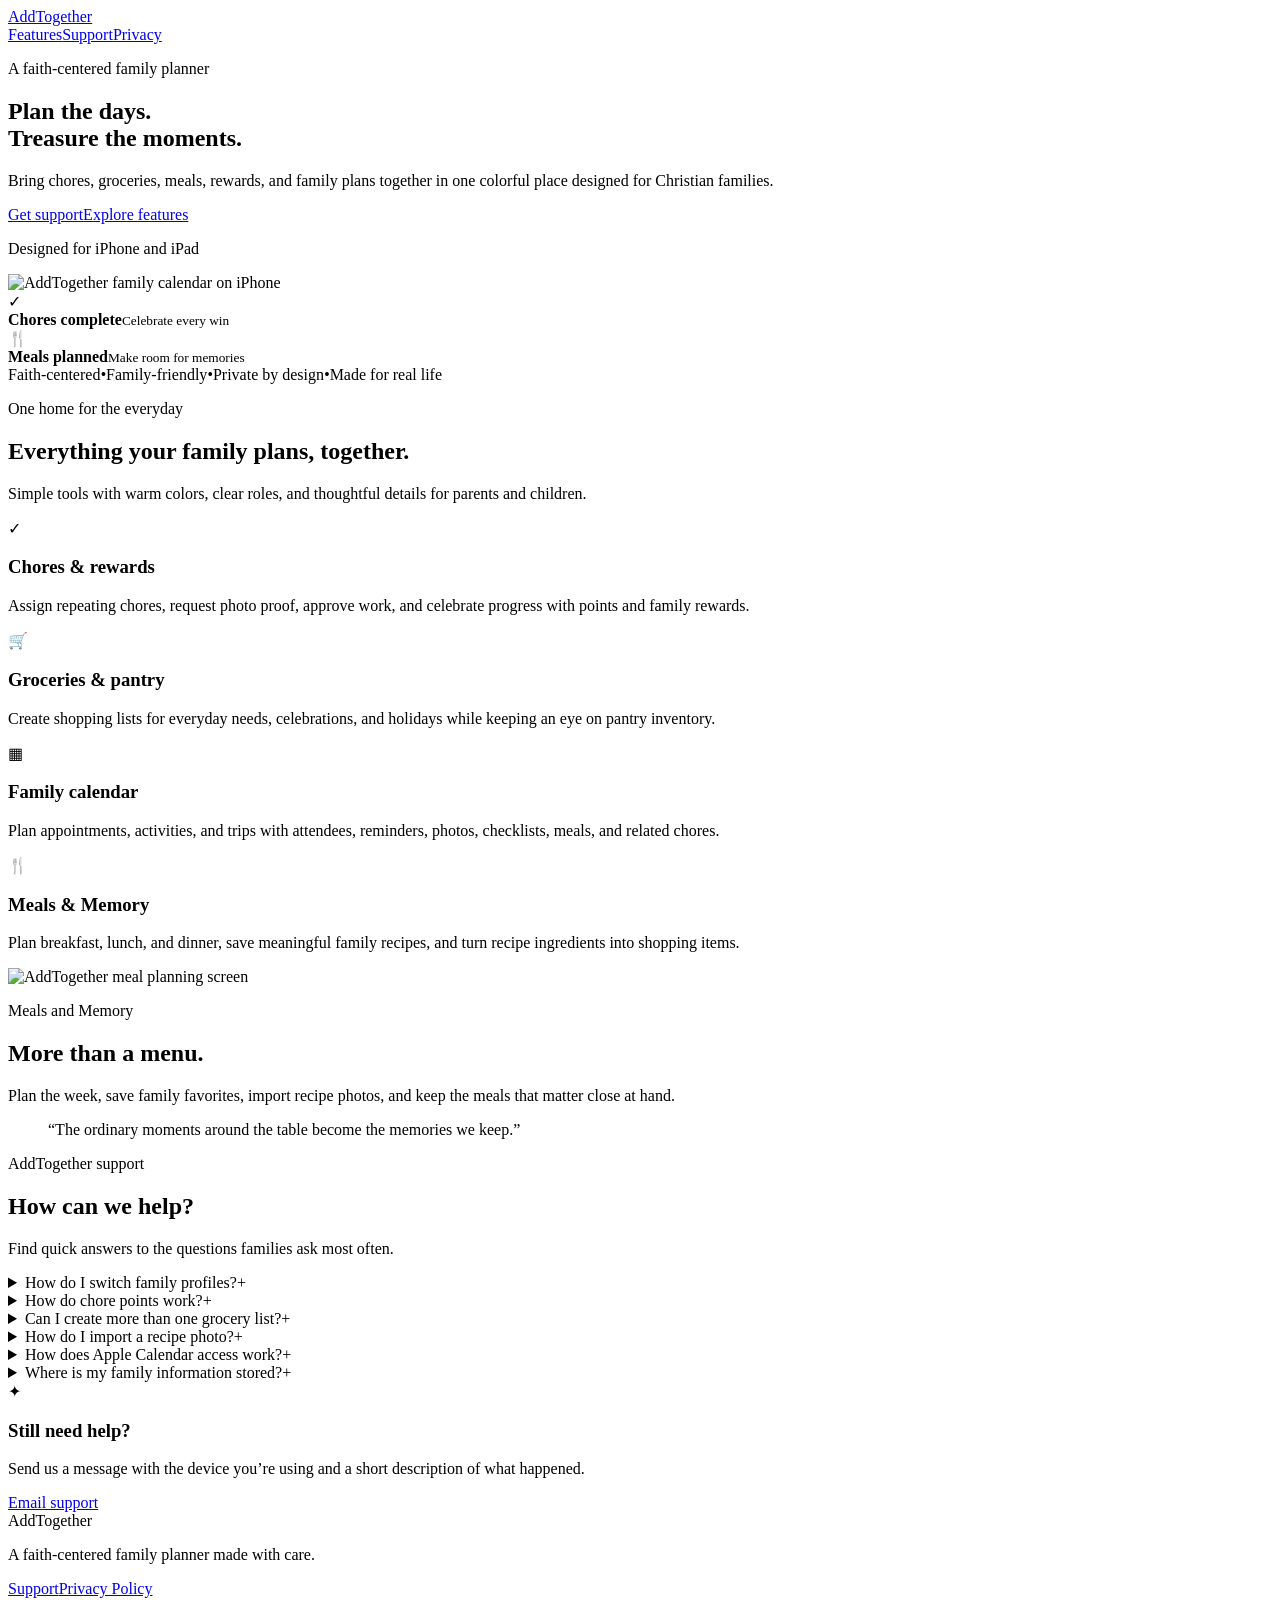
==== index.html @ f644d4ee "Publish AddTogether support website" ====
<!doctype html>
<html lang="en">
<head>
  <meta charset="utf-8">
  <meta name="viewport" content="width=device-width,initial-scale=1">
  <title>AddTogether | Faith-Centered Family Planner</title>
  <meta name="description" content="Official support for AddTogether, the colorful family planner for chores, groceries, meals, rewards, and events.">
  <meta property="og:title" content="AddTogether | Plan the days. Treasure the moments.">
  <meta property="og:description" content="A colorful, faith-centered planner for chores, groceries, meals, rewards, and family events.">
  <meta property="og:image" content="https://digitaldanny76.github.io/addtogether-support/assets/app-icon.svg">
  <link rel="icon" href="assets/app-icon.svg">
  <link rel="stylesheet" href="styles.css">
</head>
<body>
<main>
  <nav class="nav shell"><a class="brand" href="#top"><img src="assets/app-icon.svg" alt=""><span>AddTogether</span></a><div class="navLinks"><a href="#features">Features</a><a href="#support">Support</a><a href="privacy/">Privacy</a></div></nav>
  <section class="hero shell" id="top">
    <div class="heroCopy"><p class="eyebrow">A faith-centered family planner</p><h1>Plan the days.<br>Treasure the moments.</h1><p class="lead">Bring chores, groceries, meals, rewards, and family plans together in one colorful place designed for Christian families.</p><div class="heroActions"><a class="button primary" href="#support">Get support</a><a class="button secondary" href="#features">Explore features</a></div><p class="availability">Designed for iPhone and iPad</p></div>
    <div class="phoneStage"><div class="glow glowOne"></div><div class="glow glowTwo"></div><img class="phone" src="assets/calendar-screen.svg" alt="AddTogether family calendar on iPhone"><div class="floatingCard cardChore"><span>✓</span><div><strong>Chores complete</strong><small>Celebrate every win</small></div></div><div class="floatingCard cardMeal"><span>🍴</span><div><strong>Meals planned</strong><small>Make room for memories</small></div></div></div>
  </section>
  <section class="values"><div class="shell valuesInner"><span>Faith-centered</span><i>•</i><span>Family-friendly</span><i>•</i><span>Private by design</span><i>•</i><span>Made for real life</span></div></section>
  <section class="section shell" id="features"><div class="sectionHeading"><p class="eyebrow">One home for the everyday</p><h2>Everything your family plans, together.</h2><p>Simple tools with warm colors, clear roles, and thoughtful details for parents and children.</p></div><div class="featureGrid">
    <article class="feature feature1"><span class="featureIcon">✓</span><h3>Chores &amp; rewards</h3><p>Assign repeating chores, request photo proof, approve work, and celebrate progress with points and family rewards.</p></article>
    <article class="feature feature2"><span class="featureIcon">🛒</span><h3>Groceries &amp; pantry</h3><p>Create shopping lists for everyday needs, celebrations, and holidays while keeping an eye on pantry inventory.</p></article>
    <article class="feature feature3"><span class="featureIcon">▦</span><h3>Family calendar</h3><p>Plan appointments, activities, and trips with attendees, reminders, photos, checklists, meals, and related chores.</p></article>
    <article class="feature feature4"><span class="featureIcon">🍴</span><h3>Meals &amp; Memory</h3><p>Plan breakfast, lunch, and dinner, save meaningful family recipes, and turn recipe ingredients into shopping items.</p></article>
  </div></section>
  <section class="memorySection"><div class="shell memoryGrid"><div class="memoryImage"><img src="assets/meals-screen.svg" alt="AddTogether meal planning screen"></div><div class="memoryCopy"><p class="eyebrow">Meals and Memory</p><h2>More than a menu.</h2><p>Plan the week, save family favorites, import recipe photos, and keep the meals that matter close at hand.</p><blockquote>“The ordinary moments around the table become the memories we keep.”</blockquote></div></div></section>
  <section class="section support shell" id="support"><div class="sectionHeading left"><p class="eyebrow">AddTogether support</p><h2>How can we help?</h2><p>Find quick answers to the questions families ask most often.</p></div><div class="faqGrid">
    <details><summary>How do I switch family profiles?<span>+</span></summary><p>Open the Family tab and choose a profile under Viewing as. Profile switching is currently designed for household testing on one device.</p></details>
    <details><summary>How do chore points work?<span>+</span></summary><p>Children earn points after a chore is completed and, when required, approved by a parent. Points can be used to request rewards from the family catalog.</p></details>
    <details><summary>Can I create more than one grocery list?<span>+</span></summary><p>Yes. Use the folder-plus button on the Grocery screen to create separate lists for weekly groceries, celebrations, holidays, trips, or any occasion.</p></details>
    <details><summary>How do I import a recipe photo?<span>+</span></summary><p>Open Meals, tap the photo-plus button, choose a recipe photo, review the recognized details, and save it to Meals and Memory.</p></details>
    <details><summary>How does Apple Calendar access work?<span>+</span></summary><p>From Family Calendar, open the actions menu and select Apple Calendar Sync. You choose which calendars AddTogether may access.</p></details>
    <details><summary>Where is my family information stored?<span>+</span></summary><p>This version stores family information on your device. Photos and calendar access remain under the permissions you control in Apple Settings.</p></details>
  </div><div class="supportCard"><div><span class="supportCross">✦</span><div><h3>Still need help?</h3><p>Send us a message with the device you’re using and a short description of what happened.</p></div></div><a class="button primary" href="mailto:support.addtogether@gmail.com?subject=AddTogether%20Support">Email support</a></div></section>
  <footer><div class="shell footerInner"><div class="brand footerBrand"><img src="assets/app-icon.svg" alt=""><span>AddTogether</span></div><p>A faith-centered family planner made with care.</p><div><a href="#support">Support</a><a href="privacy/">Privacy Policy</a></div><small>© 2026 AddTogether. All rights reserved.</small></div></footer>
</main>
</body>
</html>
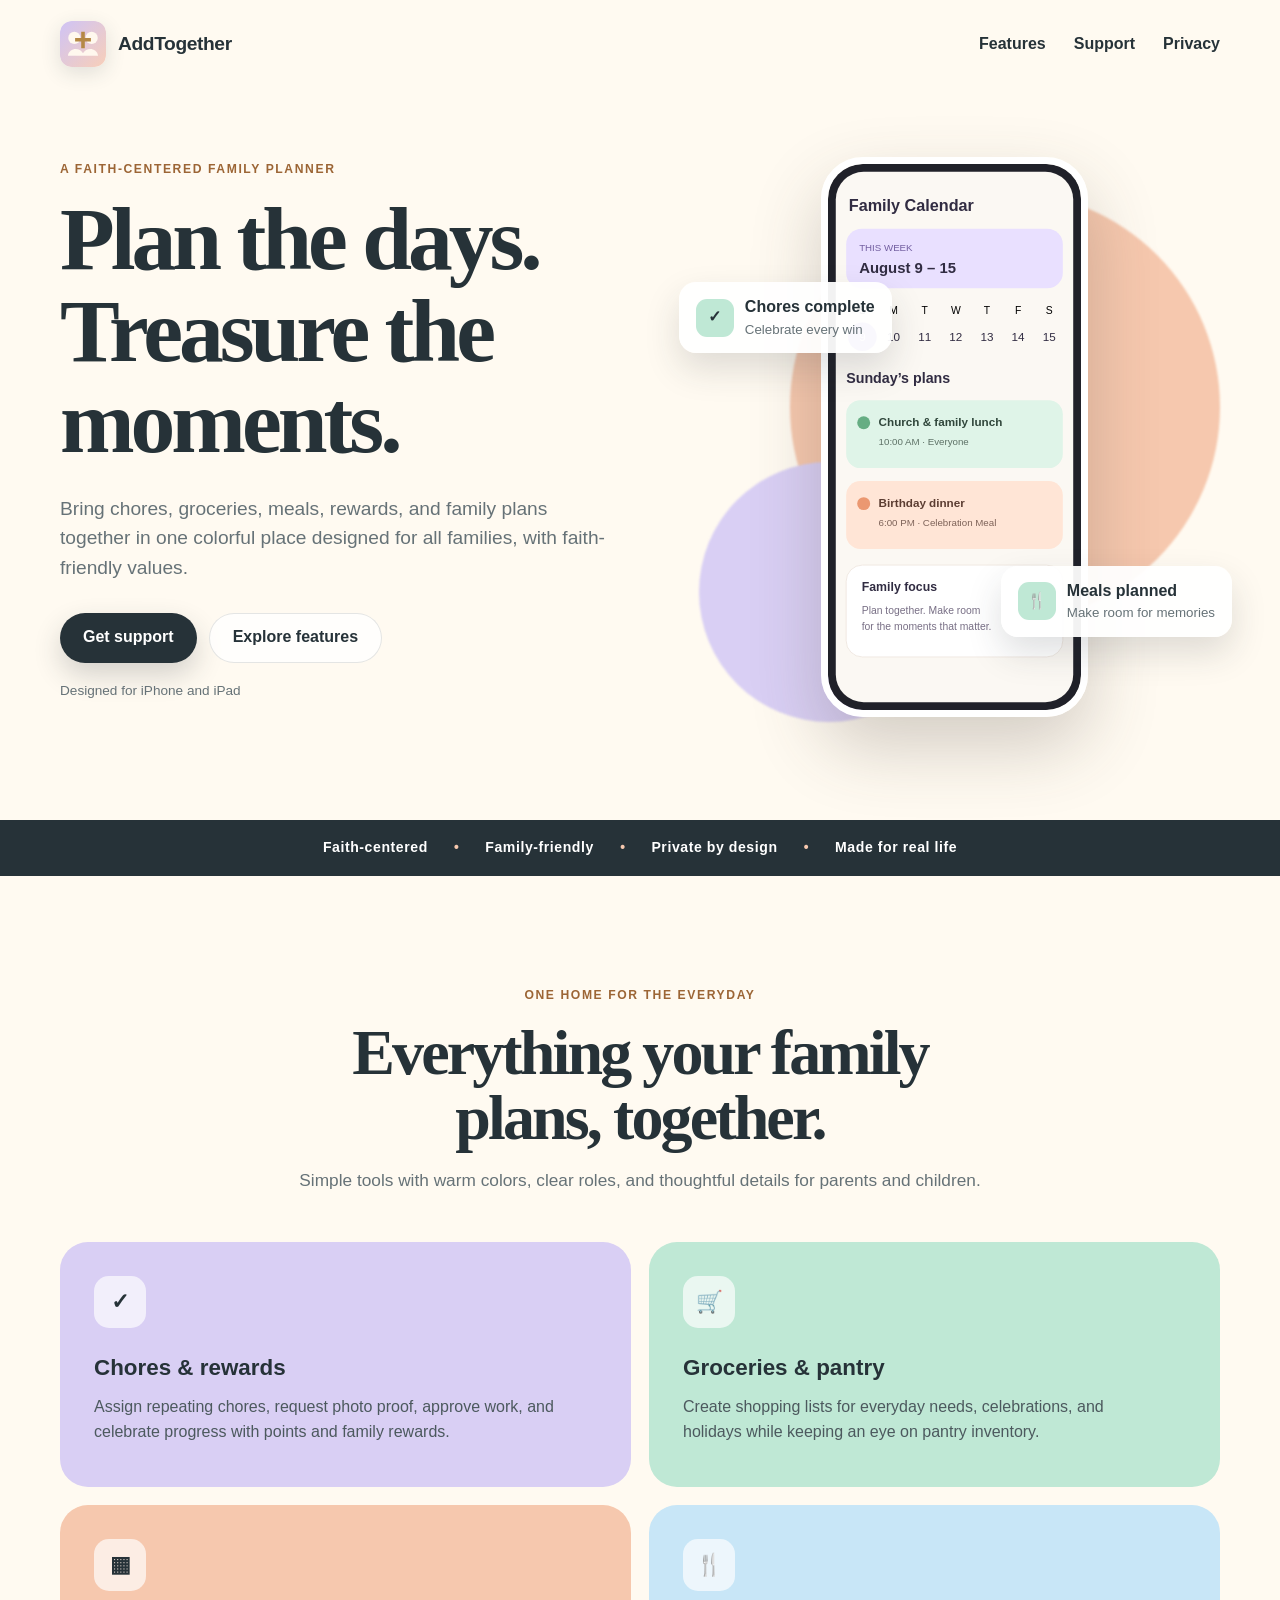
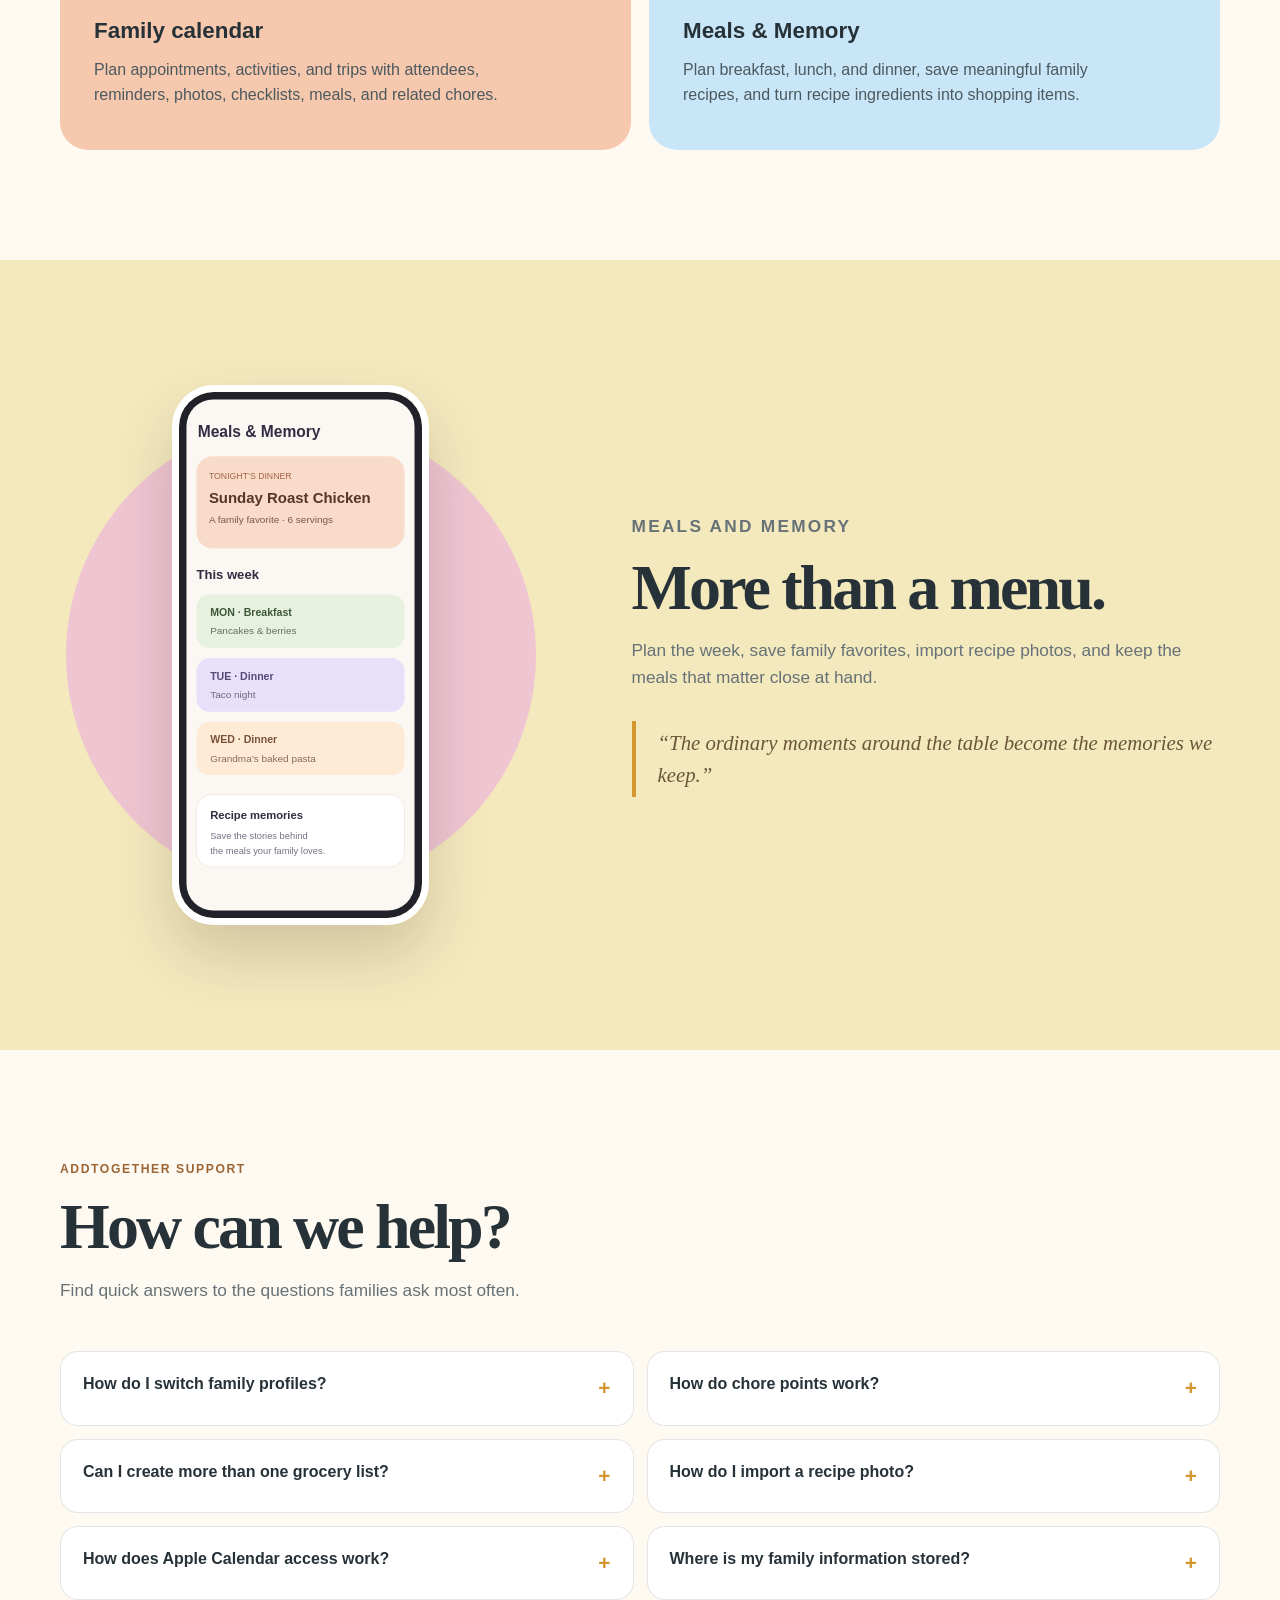
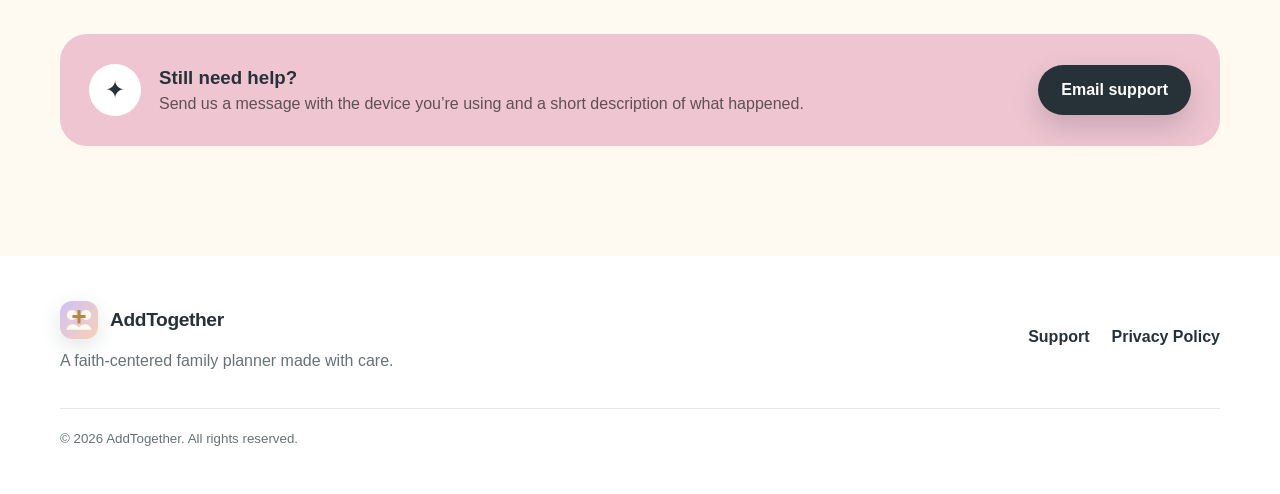
==== commit c68697fb: "Make family messaging more inclusive" ====
--- a/index.html
+++ b/index.html
@@ -15,7 +15,7 @@
 <main>
   <nav class="nav shell"><a class="brand" href="#top"><img src="assets/app-icon.svg" alt=""><span>AddTogether</span></a><div class="navLinks"><a href="#features">Features</a><a href="#support">Support</a><a href="privacy/">Privacy</a></div></nav>
   <section class="hero shell" id="top">
-    <div class="heroCopy"><p class="eyebrow">A faith-centered family planner</p><h1>Plan the days.<br>Treasure the moments.</h1><p class="lead">Bring chores, groceries, meals, rewards, and family plans together in one colorful place designed for Christian families.</p><div class="heroActions"><a class="button primary" href="#support">Get support</a><a class="button secondary" href="#features">Explore features</a></div><p class="availability">Designed for iPhone and iPad</p></div>
+    <div class="heroCopy"><p class="eyebrow">A faith-centered family planner</p><h1>Plan the days.<br>Treasure the moments.</h1><p class="lead">Bring chores, groceries, meals, rewards, and family plans together in one colorful place designed for all families, with faith-friendly values.</p><div class="heroActions"><a class="button primary" href="#support">Get support</a><a class="button secondary" href="#features">Explore features</a></div><p class="availability">Designed for iPhone and iPad</p></div>
     <div class="phoneStage"><div class="glow glowOne"></div><div class="glow glowTwo"></div><img class="phone" src="assets/calendar-screen.svg" alt="AddTogether family calendar on iPhone"><div class="floatingCard cardChore"><span>✓</span><div><strong>Chores complete</strong><small>Celebrate every win</small></div></div><div class="floatingCard cardMeal"><span>🍴</span><div><strong>Meals planned</strong><small>Make room for memories</small></div></div></div>
   </section>
   <section class="values"><div class="shell valuesInner"><span>Faith-centered</span><i>•</i><span>Family-friendly</span><i>•</i><span>Private by design</span><i>•</i><span>Made for real life</span></div></section>
--- a/styles.css
+++ b/styles.css
@@ -0,0 +1 @@
+:root{--ink:#263238;--muted:#667277;--cream:#fffaf1;--peach:#f6c8ae;--mint:#bfe8d5;--sky:#c8e6f7;--lav:#d9cff4;--rose:#efc5d2;--gold:#d4962e;--white:#fff;--line:rgba(38,50,56,.12)}*{box-sizing:border-box}html{scroll-behavior:smooth}body{margin:0;background:var(--cream);color:var(--ink);font-family:-apple-system,BlinkMacSystemFont,"Segoe UI",sans-serif;line-height:1.55}.shell{width:min(1160px,calc(100% - 40px));margin-inline:auto}.nav{height:88px;display:flex;align-items:center;justify-content:space-between;position:relative;z-index:5}.brand{display:flex;align-items:center;gap:12px;color:var(--ink);text-decoration:none;font-size:1.2rem;font-weight:800;letter-spacing:-.02em}.brand img{width:46px;height:46px;border-radius:12px;box-shadow:0 6px 20px rgba(46,64,74,.14)}.navLinks{display:flex;align-items:center;gap:28px}.navLinks a,footer a{color:var(--ink);text-decoration:none;font-weight:650}.navLinks a:hover,footer a:hover{text-decoration:underline}.hero{min-height:690px;display:grid;grid-template-columns:1.02fr .98fr;align-items:center;gap:76px;padding:54px 0 88px}.eyebrow{text-transform:uppercase;letter-spacing:.13em;font-size:.76rem;font-weight:850;color:#9c6535;margin:0 0 15px}.hero h1,.sectionHeading h2,.memoryCopy h2{font-family:Georgia,"Times New Roman",serif;letter-spacing:-.045em;line-height:1.02;margin:0}.hero h1{font-size:clamp(3.4rem,7vw,6rem)}.lead{font-size:1.2rem;color:var(--muted);max-width:580px;margin:26px 0 30px}.heroActions{display:flex;gap:12px;flex-wrap:wrap}.button{display:inline-flex;justify-content:center;align-items:center;min-height:50px;padding:0 23px;border-radius:999px;text-decoration:none;font-weight:800}.primary{background:var(--ink);color:#fff;box-shadow:0 12px 28px rgba(38,50,56,.2)}.secondary{color:var(--ink);background:rgba(255,255,255,.74);border:1px solid var(--line)}.availability{font-size:.85rem;color:var(--muted);margin-top:17px}.phoneStage{height:590px;position:relative;display:grid;place-items:center}.phone{height:560px;width:auto;border-radius:42px;box-shadow:0 30px 70px rgba(69,62,56,.24);position:relative;z-index:2;border:7px solid #fff}.glow{position:absolute;border-radius:50%;filter:blur(1px)}.glowOne{width:430px;height:430px;background:var(--peach);top:50px;right:0}.glowTwo{width:260px;height:260px;background:var(--lav);bottom:10px;left:10px}.floatingCard{position:absolute;z-index:3;background:rgba(255,255,255,.94);padding:13px 17px;border-radius:17px;box-shadow:0 16px 35px rgba(38,50,56,.15);display:flex;align-items:center;gap:11px}.floatingCard>span{width:38px;height:38px;display:grid;place-items:center;border-radius:11px;background:var(--mint);font-weight:900}.floatingCard strong,.floatingCard small{display:block}.floatingCard small{color:var(--muted)}.cardChore{left:-10px;top:140px}.cardMeal{right:-12px;bottom:95px}.values{background:var(--ink);color:#fff;padding:17px 0}.valuesInner{display:flex;justify-content:center;gap:26px;flex-wrap:wrap;font-size:.88rem;font-weight:750;letter-spacing:.04em}.valuesInner i{color:var(--peach)}.section{padding:110px 0}.sectionHeading{text-align:center;max-width:720px;margin:0 auto 48px}.sectionHeading.left{text-align:left;margin-left:0}.sectionHeading h2,.memoryCopy h2{font-size:clamp(2.5rem,5vw,4.2rem)}.sectionHeading>p:last-child,.memoryCopy>p{color:var(--muted);font-size:1.08rem}.featureGrid{display:grid;grid-template-columns:repeat(2,1fr);gap:18px}.feature{padding:34px;border-radius:28px;min-height:245px}.feature1{background:var(--lav)}.feature2{background:var(--mint)}.feature3{background:var(--peach)}.feature4{background:var(--sky)}.featureIcon{width:52px;height:52px;display:grid;place-items:center;background:rgba(255,255,255,.67);border-radius:15px;font-size:1.35rem;font-weight:900}.feature h3{font-size:1.4rem;margin:23px 0 9px}.feature p{color:#4c595e;margin:0;max-width:460px}.memorySection{background:#f4e8bd;padding:100px 0;overflow:hidden}.memoryGrid{display:grid;grid-template-columns:.9fr 1.1fr;align-items:center;gap:90px}.memoryImage{height:590px;display:grid;place-items:center;position:relative}.memoryImage:before{content:"";position:absolute;width:470px;height:470px;border-radius:50%;background:var(--rose)}.memoryImage img{height:540px;width:auto;border-radius:42px;border:7px solid #fff;box-shadow:0 30px 60px rgba(70,58,47,.2);position:relative}.memoryCopy blockquote{font-family:Georgia,serif;font-size:1.3rem;font-style:italic;border-left:4px solid var(--gold);margin:30px 0 0;padding:6px 0 6px 22px;color:#6c563a}.faqGrid{display:grid;grid-template-columns:1fr 1fr;gap:13px}.faqGrid details{background:#fff;border:1px solid var(--line);border-radius:18px;padding:0 22px}.faqGrid summary{list-style:none;cursor:pointer;font-weight:800;padding:20px 0;display:flex;justify-content:space-between;gap:20px}.faqGrid summary::-webkit-details-marker{display:none}.faqGrid summary span{color:var(--gold);font-size:1.3rem}.faqGrid details p{color:var(--muted);margin:0;padding:0 0 22px}.supportCard{margin-top:34px;background:var(--rose);border-radius:27px;padding:29px;display:flex;justify-content:space-between;align-items:center;gap:30px}.supportCard>div{display:flex;align-items:center;gap:18px}.supportCard h3,.supportCard p{margin:0}.supportCard p{color:#5d5155}.supportCross{width:52px;height:52px;display:grid;place-items:center;border-radius:50%;background:#fff;font-size:1.5rem}footer{background:#fff;padding:45px 0}.footerInner{display:grid;grid-template-columns:1fr auto;align-items:center;gap:10px 30px}.footerInner>p{grid-column:1;color:var(--muted);margin:0}.footerInner>div:nth-of-type(2){grid-column:2;grid-row:1/3;display:flex;gap:22px}.footerInner small{grid-column:1/3;margin-top:24px;padding-top:20px;border-top:1px solid var(--line);color:var(--muted)}.footerBrand img{width:38px;height:38px}.legalPage{min-height:100vh;background:#fffaf1}.legal{max-width:820px;padding:70px 0 110px}.legal h1{font-family:Georgia,serif;font-size:clamp(3rem,7vw,5rem);letter-spacing:-.04em;margin:0 0 35px}.legal h2{font-size:1.25rem;margin:34px 0 8px}.legal p{color:#566267;font-size:1.03rem}.legal a:not(.button){color:#8c572d}.legal .button{margin-top:28px}@media(max-width:820px){.navLinks a:first-child{display:none}.hero{grid-template-columns:1fr;text-align:center;padding-top:30px;gap:25px}.lead{margin-inline:auto}.heroActions{justify-content:center}.phoneStage{height:590px}.cardChore{left:0}.cardMeal{right:0}.featureGrid,.memoryGrid,.faqGrid{grid-template-columns:1fr}.memoryGrid{gap:35px}.memoryCopy{text-align:center}.memoryCopy blockquote{text-align:left}.supportCard{align-items:stretch;flex-direction:column}.footerInner{grid-template-columns:1fr;text-align:center}.footerInner>*{grid-column:1!important}.footerInner>div:nth-of-type(2){grid-row:auto;justify-content:center}.footerBrand{justify-content:center}}@media(max-width:520px){.shell{width:min(100% - 26px,1160px)}.nav{height:74px}.navLinks{gap:14px}.navLinks a{font-size:.86rem}.brand{font-size:1.05rem}.brand img{width:40px;height:40px}.hero{min-height:auto;padding-bottom:65px}.hero h1{font-size:3.35rem}.lead{font-size:1.06rem}.phoneStage{height:520px}.phone{height:490px;border-radius:35px}.floatingCard{font-size:.8rem}.floatingCard small{font-size:.68rem}.cardChore{top:120px}.cardMeal{bottom:50px}.valuesInner{gap:10px 16px}.section{padding:76px 0}.featureGrid{gap:13px}.feature{padding:26px;min-height:auto}.memorySection{padding:75px 0}.memoryImage{height:520px}.memoryImage:before{width:340px;height:340px}.memoryImage img{height:490px}.supportCard{padding:23px}.footerInner>div:nth-of-type(2){flex-direction:column;gap:8px}}
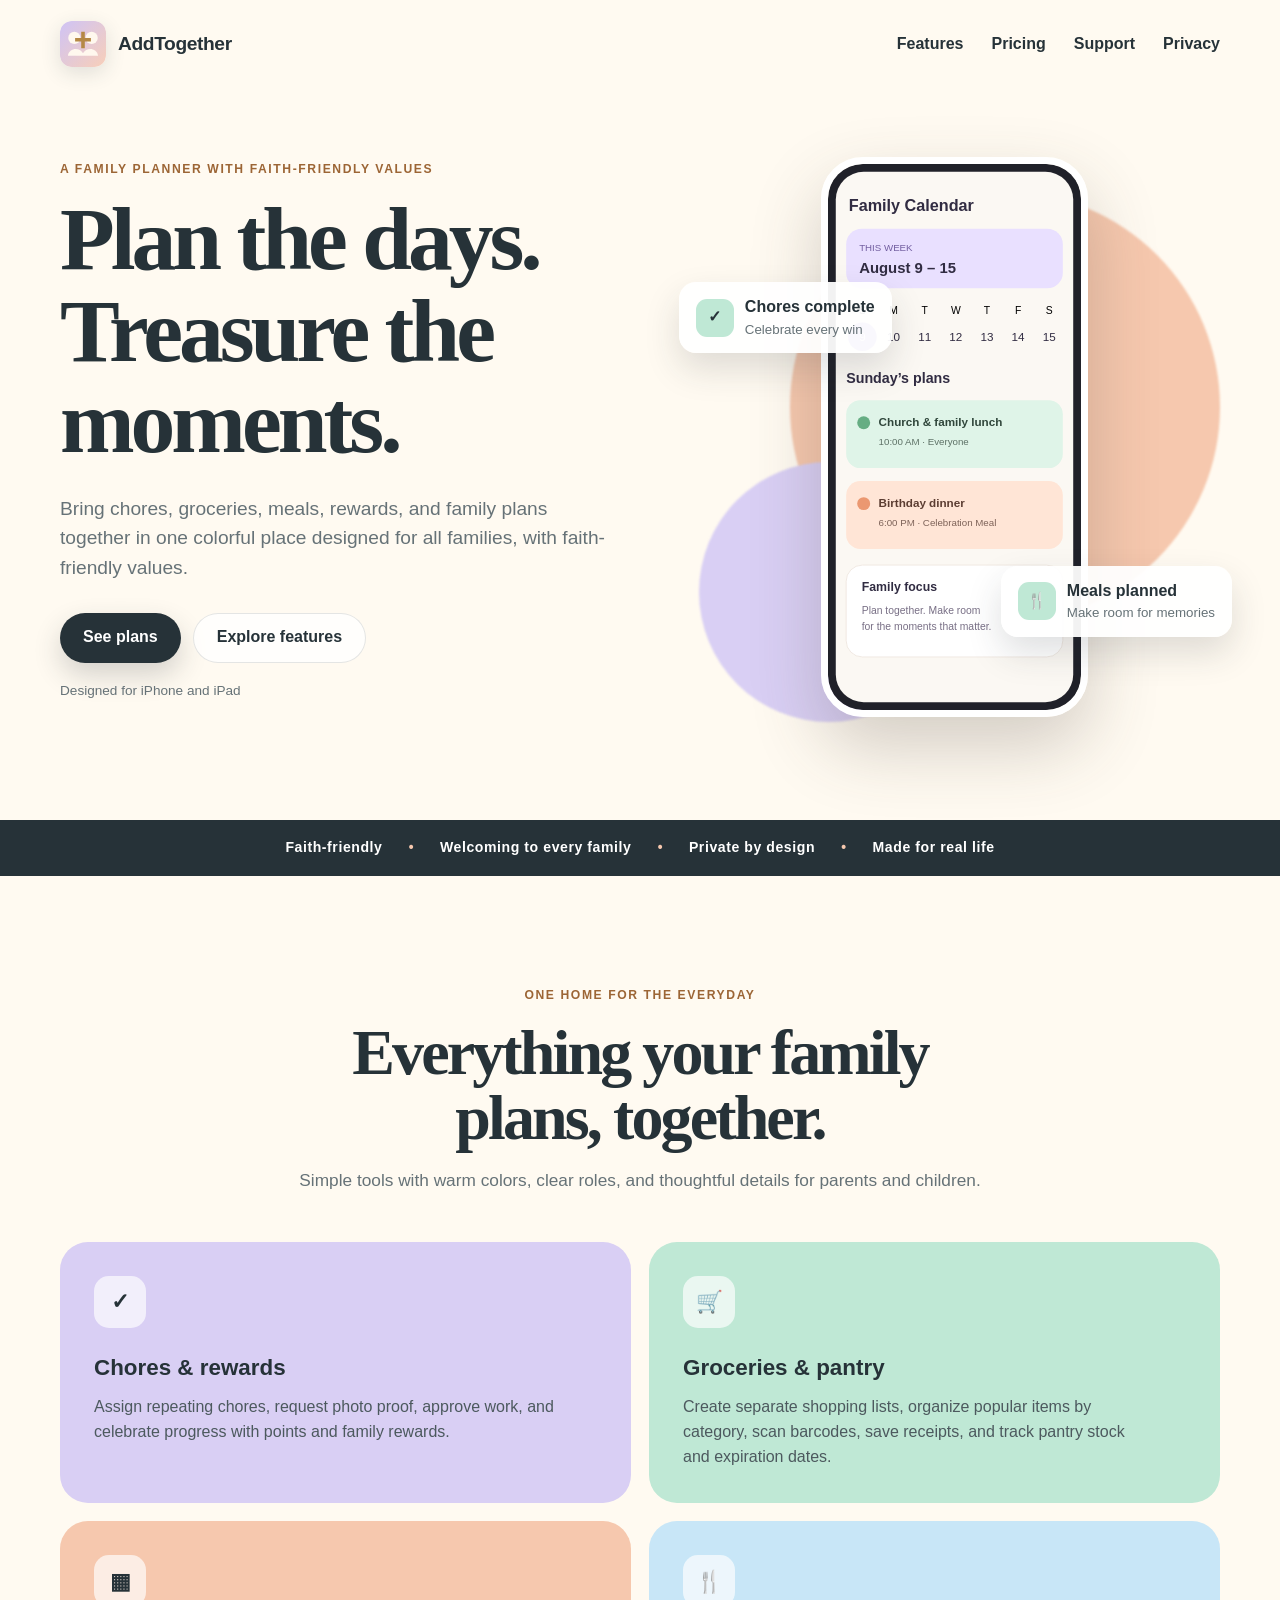
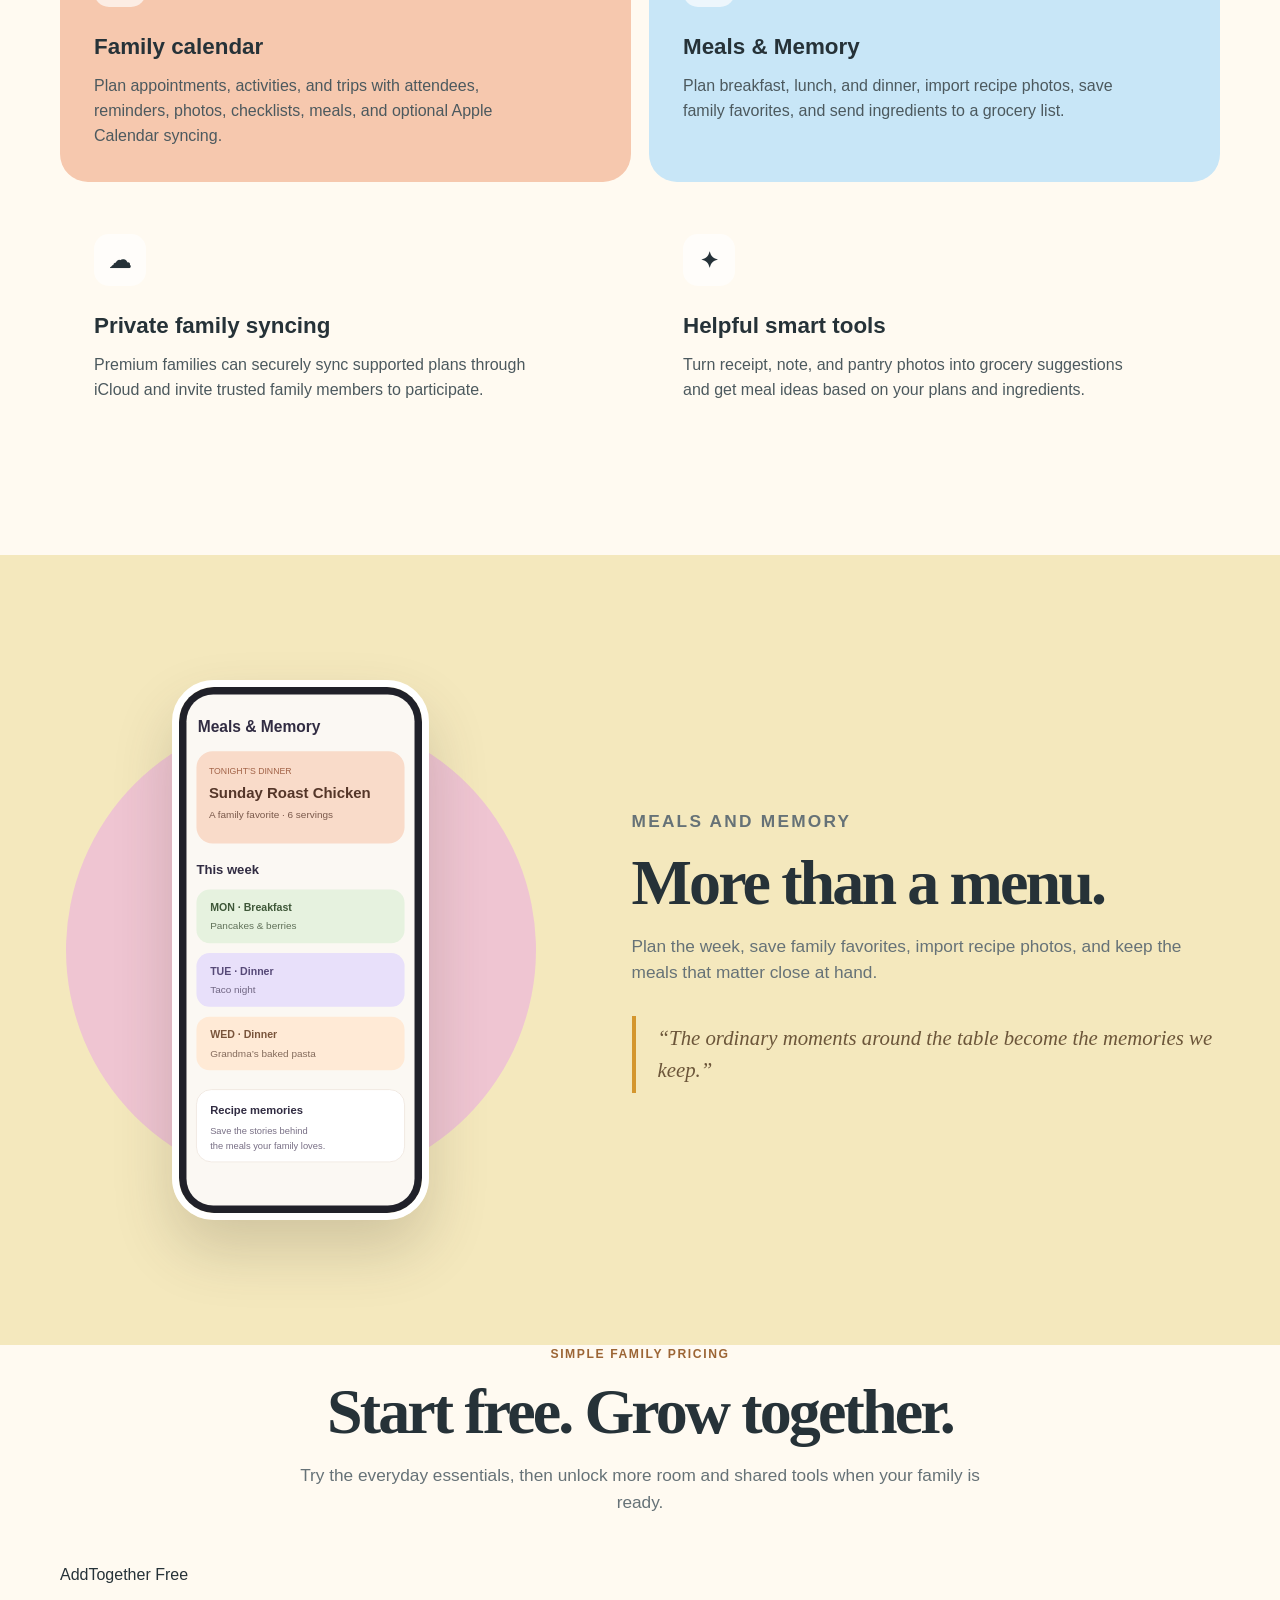
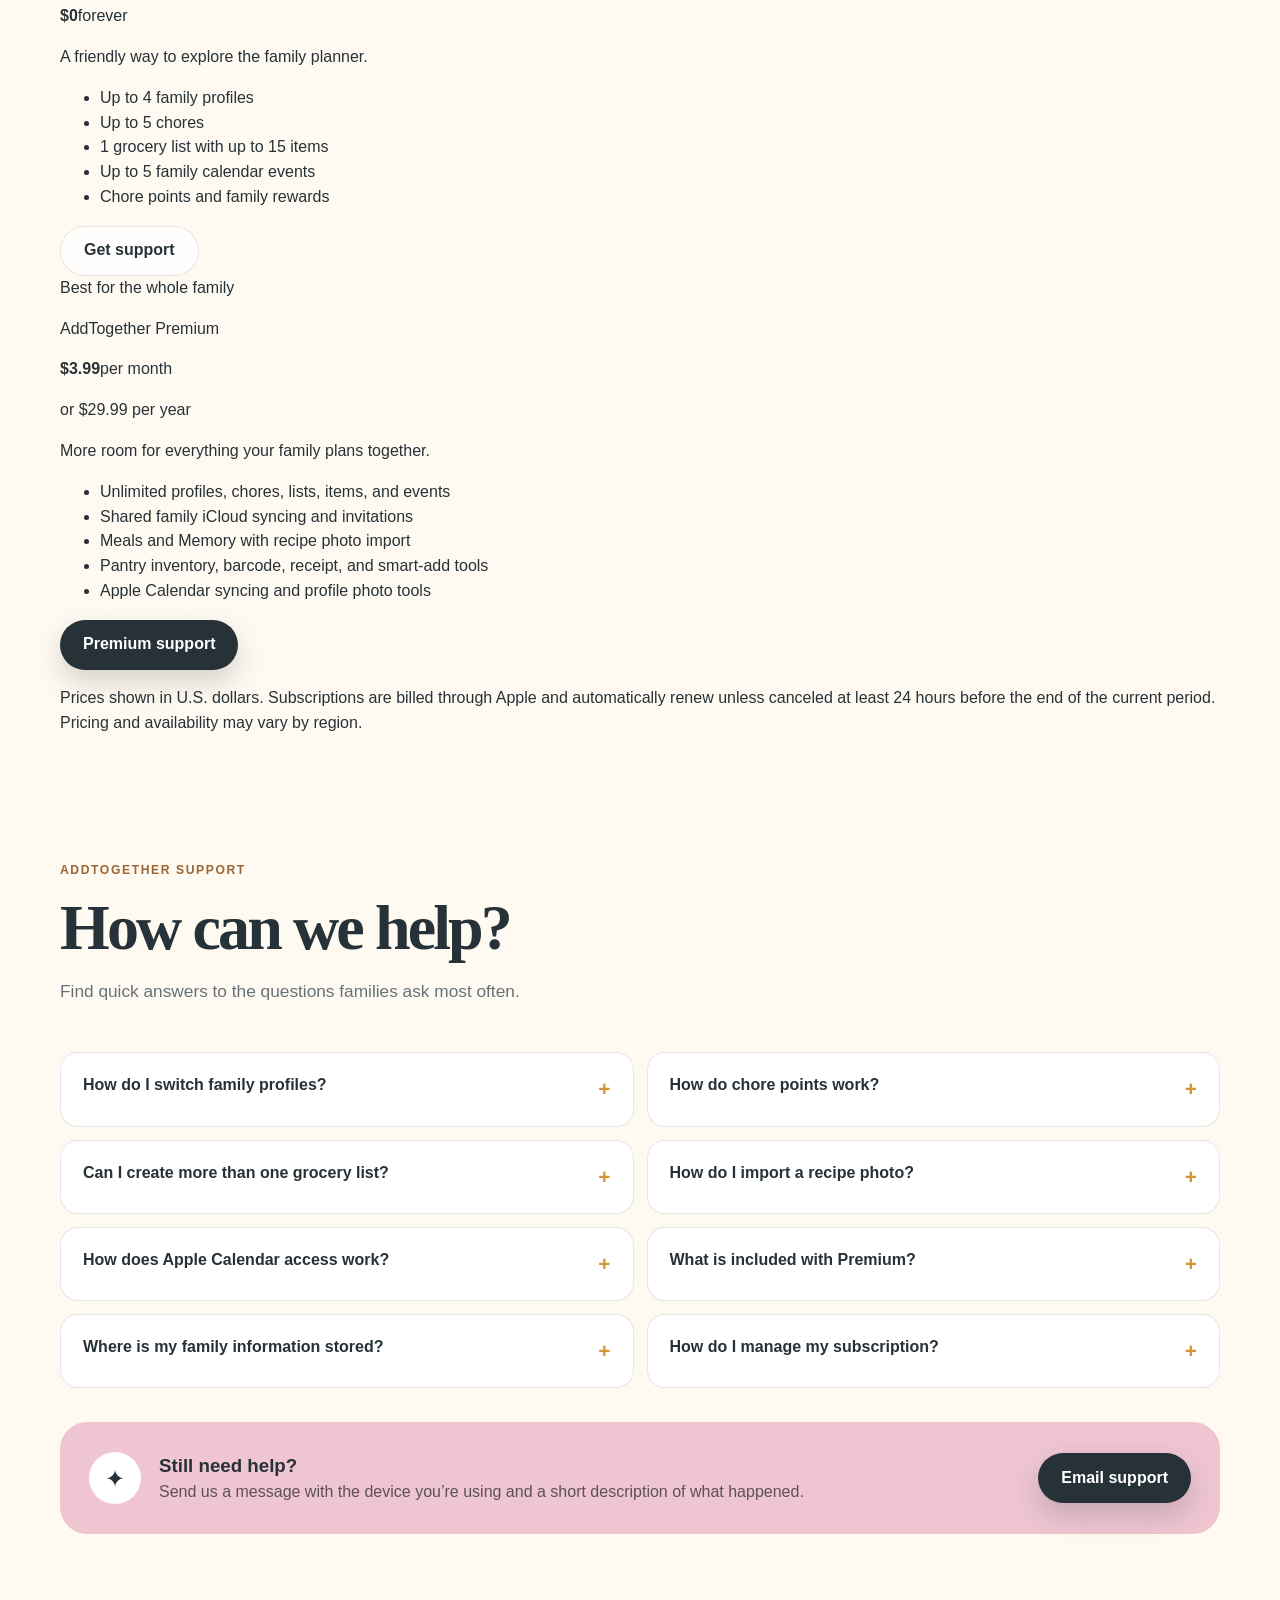
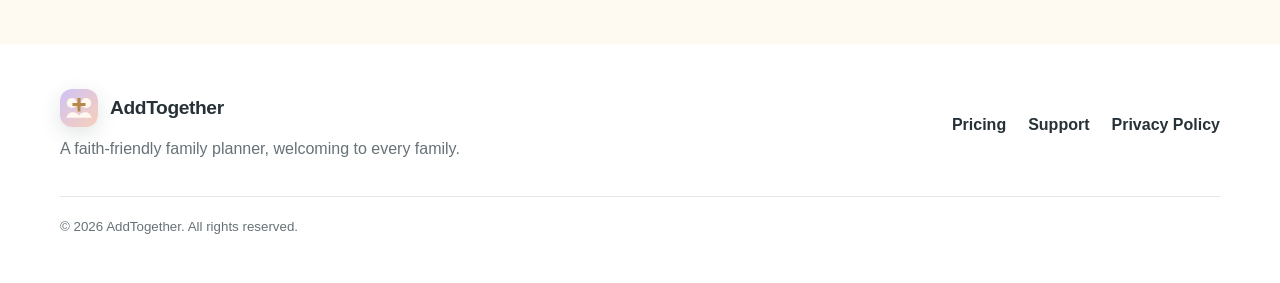
==== commit 1116030e: "Update AddTogether features and pricing" ====
--- a/index.html
+++ b/index.html
@@ -3,38 +3,47 @@
 <head>
   <meta charset="utf-8">
   <meta name="viewport" content="width=device-width,initial-scale=1">
-  <title>AddTogether | Faith-Centered Family Planner</title>
-  <meta name="description" content="Official support for AddTogether, the colorful family planner for chores, groceries, meals, rewards, and events.">
+  <title>AddTogether | Family Planner for Everyday Life</title>
+  <meta name="description" content="Explore AddTogether features, Free and Premium plans, family iCloud syncing, and support for the colorful family planner.">
   <meta property="og:title" content="AddTogether | Plan the days. Treasure the moments.">
-  <meta property="og:description" content="A colorful, faith-centered planner for chores, groceries, meals, rewards, and family events.">
+  <meta property="og:description" content="Free family-planning essentials with optional Premium syncing, meals, pantry tools, photos, and more.">
   <meta property="og:image" content="https://digitaldanny76.github.io/addtogether-support/assets/app-icon.svg">
   <link rel="icon" href="assets/app-icon.svg">
   <link rel="stylesheet" href="styles.css">
+  <link rel="stylesheet" href="pricing.css">
 </head>
 <body>
 <main>
-  <nav class="nav shell"><a class="brand" href="#top"><img src="assets/app-icon.svg" alt=""><span>AddTogether</span></a><div class="navLinks"><a href="#features">Features</a><a href="#support">Support</a><a href="privacy/">Privacy</a></div></nav>
+  <nav class="nav shell"><a class="brand" href="#top"><img src="assets/app-icon.svg" alt=""><span>AddTogether</span></a><div class="navLinks"><a href="#features">Features</a><a href="#pricing">Pricing</a><a href="#support">Support</a><a href="privacy/">Privacy</a></div></nav>
   <section class="hero shell" id="top">
-    <div class="heroCopy"><p class="eyebrow">A faith-centered family planner</p><h1>Plan the days.<br>Treasure the moments.</h1><p class="lead">Bring chores, groceries, meals, rewards, and family plans together in one colorful place designed for all families, with faith-friendly values.</p><div class="heroActions"><a class="button primary" href="#support">Get support</a><a class="button secondary" href="#features">Explore features</a></div><p class="availability">Designed for iPhone and iPad</p></div>
+    <div class="heroCopy"><p class="eyebrow">A family planner with faith-friendly values</p><h1>Plan the days.<br>Treasure the moments.</h1><p class="lead">Bring chores, groceries, meals, rewards, and family plans together in one colorful place designed for all families, with faith-friendly values.</p><div class="heroActions"><a class="button primary" href="#pricing">See plans</a><a class="button secondary" href="#features">Explore features</a></div><p class="availability">Designed for iPhone and iPad</p></div>
     <div class="phoneStage"><div class="glow glowOne"></div><div class="glow glowTwo"></div><img class="phone" src="assets/calendar-screen.svg" alt="AddTogether family calendar on iPhone"><div class="floatingCard cardChore"><span>✓</span><div><strong>Chores complete</strong><small>Celebrate every win</small></div></div><div class="floatingCard cardMeal"><span>🍴</span><div><strong>Meals planned</strong><small>Make room for memories</small></div></div></div>
   </section>
-  <section class="values"><div class="shell valuesInner"><span>Faith-centered</span><i>•</i><span>Family-friendly</span><i>•</i><span>Private by design</span><i>•</i><span>Made for real life</span></div></section>
+  <section class="values"><div class="shell valuesInner"><span>Faith-friendly</span><i>•</i><span>Welcoming to every family</span><i>•</i><span>Private by design</span><i>•</i><span>Made for real life</span></div></section>
   <section class="section shell" id="features"><div class="sectionHeading"><p class="eyebrow">One home for the everyday</p><h2>Everything your family plans, together.</h2><p>Simple tools with warm colors, clear roles, and thoughtful details for parents and children.</p></div><div class="featureGrid">
     <article class="feature feature1"><span class="featureIcon">✓</span><h3>Chores &amp; rewards</h3><p>Assign repeating chores, request photo proof, approve work, and celebrate progress with points and family rewards.</p></article>
-    <article class="feature feature2"><span class="featureIcon">🛒</span><h3>Groceries &amp; pantry</h3><p>Create shopping lists for everyday needs, celebrations, and holidays while keeping an eye on pantry inventory.</p></article>
-    <article class="feature feature3"><span class="featureIcon">▦</span><h3>Family calendar</h3><p>Plan appointments, activities, and trips with attendees, reminders, photos, checklists, meals, and related chores.</p></article>
-    <article class="feature feature4"><span class="featureIcon">🍴</span><h3>Meals &amp; Memory</h3><p>Plan breakfast, lunch, and dinner, save meaningful family recipes, and turn recipe ingredients into shopping items.</p></article>
+    <article class="feature feature2"><span class="featureIcon">🛒</span><h3>Groceries &amp; pantry</h3><p>Create separate shopping lists, organize popular items by category, scan barcodes, save receipts, and track pantry stock and expiration dates.</p></article>
+    <article class="feature feature3"><span class="featureIcon">▦</span><h3>Family calendar</h3><p>Plan appointments, activities, and trips with attendees, reminders, photos, checklists, meals, and optional Apple Calendar syncing.</p></article>
+    <article class="feature feature4"><span class="featureIcon">🍴</span><h3>Meals &amp; Memory</h3><p>Plan breakfast, lunch, and dinner, import recipe photos, save family favorites, and send ingredients to a grocery list.</p></article>
+    <article class="feature feature5"><span class="featureIcon">☁</span><h3>Private family syncing</h3><p>Premium families can securely sync supported plans through iCloud and invite trusted family members to participate.</p></article>
+    <article class="feature feature6"><span class="featureIcon">✦</span><h3>Helpful smart tools</h3><p>Turn receipt, note, and pantry photos into grocery suggestions and get meal ideas based on your plans and ingredients.</p></article>
   </div></section>
   <section class="memorySection"><div class="shell memoryGrid"><div class="memoryImage"><img src="assets/meals-screen.svg" alt="AddTogether meal planning screen"></div><div class="memoryCopy"><p class="eyebrow">Meals and Memory</p><h2>More than a menu.</h2><p>Plan the week, save family favorites, import recipe photos, and keep the meals that matter close at hand.</p><blockquote>“The ordinary moments around the table become the memories we keep.”</blockquote></div></div></section>
+  <section class="pricingSection" id="pricing"><div class="shell"><div class="sectionHeading"><p class="eyebrow">Simple family pricing</p><h2>Start free. Grow together.</h2><p>Try the everyday essentials, then unlock more room and shared tools when your family is ready.</p></div><div class="pricingGrid">
+    <article class="priceCard freePlan"><p class="planName">AddTogether Free</p><div class="price"><strong>$0</strong><span>forever</span></div><p class="planIntro">A friendly way to explore the family planner.</p><ul><li>Up to 4 family profiles</li><li>Up to 5 chores</li><li>1 grocery list with up to 15 items</li><li>Up to 5 family calendar events</li><li>Chore points and family rewards</li></ul><a class="button secondary" href="#support">Get support</a></article>
+    <article class="priceCard premiumPlan"><span class="popularBadge">Best for the whole family</span><p class="planName">AddTogether Premium</p><div class="price"><strong>$3.99</strong><span>per month</span></div><p class="yearlyPrice">or $29.99 per year</p><p class="planIntro">More room for everything your family plans together.</p><ul><li>Unlimited profiles, chores, lists, items, and events</li><li>Shared family iCloud syncing and invitations</li><li>Meals and Memory with recipe photo import</li><li>Pantry inventory, barcode, receipt, and smart-add tools</li><li>Apple Calendar syncing and profile photo tools</li></ul><a class="button primary" href="#support">Premium support</a></article>
+  </div><p class="pricingNote">Prices shown in U.S. dollars. Subscriptions are billed through Apple and automatically renew unless canceled at least 24 hours before the end of the current period. Pricing and availability may vary by region.</p></div></section>
   <section class="section support shell" id="support"><div class="sectionHeading left"><p class="eyebrow">AddTogether support</p><h2>How can we help?</h2><p>Find quick answers to the questions families ask most often.</p></div><div class="faqGrid">
     <details><summary>How do I switch family profiles?<span>+</span></summary><p>Open the Family tab and choose a profile under Viewing as. Profile switching is currently designed for household testing on one device.</p></details>
     <details><summary>How do chore points work?<span>+</span></summary><p>Children earn points after a chore is completed and, when required, approved by a parent. Points can be used to request rewards from the family catalog.</p></details>
     <details><summary>Can I create more than one grocery list?<span>+</span></summary><p>Yes. Use the folder-plus button on the Grocery screen to create separate lists for weekly groceries, celebrations, holidays, trips, or any occasion.</p></details>
     <details><summary>How do I import a recipe photo?<span>+</span></summary><p>Open Meals, tap the photo-plus button, choose a recipe photo, review the recognized details, and save it to Meals and Memory.</p></details>
     <details><summary>How does Apple Calendar access work?<span>+</span></summary><p>From Family Calendar, open the actions menu and select Apple Calendar Sync. You choose which calendars AddTogether may access.</p></details>
-    <details><summary>Where is my family information stored?<span>+</span></summary><p>This version stores family information on your device. Photos and calendar access remain under the permissions you control in Apple Settings.</p></details>
+    <details><summary>What is included with Premium?<span>+</span></summary><p>Premium unlocks unlimited profiles, chores, grocery lists and items, and events, plus Meals and Memory, pantry tools, Apple Calendar syncing, smart suggestions, photo tools, and shared family iCloud syncing.</p></details>
+    <details><summary>Where is my family information stored?<span>+</span></summary><p>Information begins on your device. If you enable Premium family syncing, supported family data is also stored in your Apple iCloud account and shared only with people you invite. Photos currently remain on the device where they were added.</p></details>
+    <details><summary>How do I manage my subscription?<span>+</span></summary><p>Monthly and yearly Premium subscriptions are purchased through Apple. You can view, change, or cancel a subscription in your Apple Account subscription settings.</p></details>
   </div><div class="supportCard"><div><span class="supportCross">✦</span><div><h3>Still need help?</h3><p>Send us a message with the device you’re using and a short description of what happened.</p></div></div><a class="button primary" href="mailto:support.addtogether@gmail.com?subject=AddTogether%20Support">Email support</a></div></section>
-  <footer><div class="shell footerInner"><div class="brand footerBrand"><img src="assets/app-icon.svg" alt=""><span>AddTogether</span></div><p>A faith-centered family planner made with care.</p><div><a href="#support">Support</a><a href="privacy/">Privacy Policy</a></div><small>© 2026 AddTogether. All rights reserved.</small></div></footer>
+  <footer><div class="shell footerInner"><div class="brand footerBrand"><img src="assets/app-icon.svg" alt=""><span>AddTogether</span></div><p>A faith-friendly family planner, welcoming to every family.</p><div><a href="#pricing">Pricing</a><a href="#support">Support</a><a href="privacy/">Privacy Policy</a></div><small>© 2026 AddTogether. All rights reserved.</small></div></footer>
 </main>
 </body>
 </html>
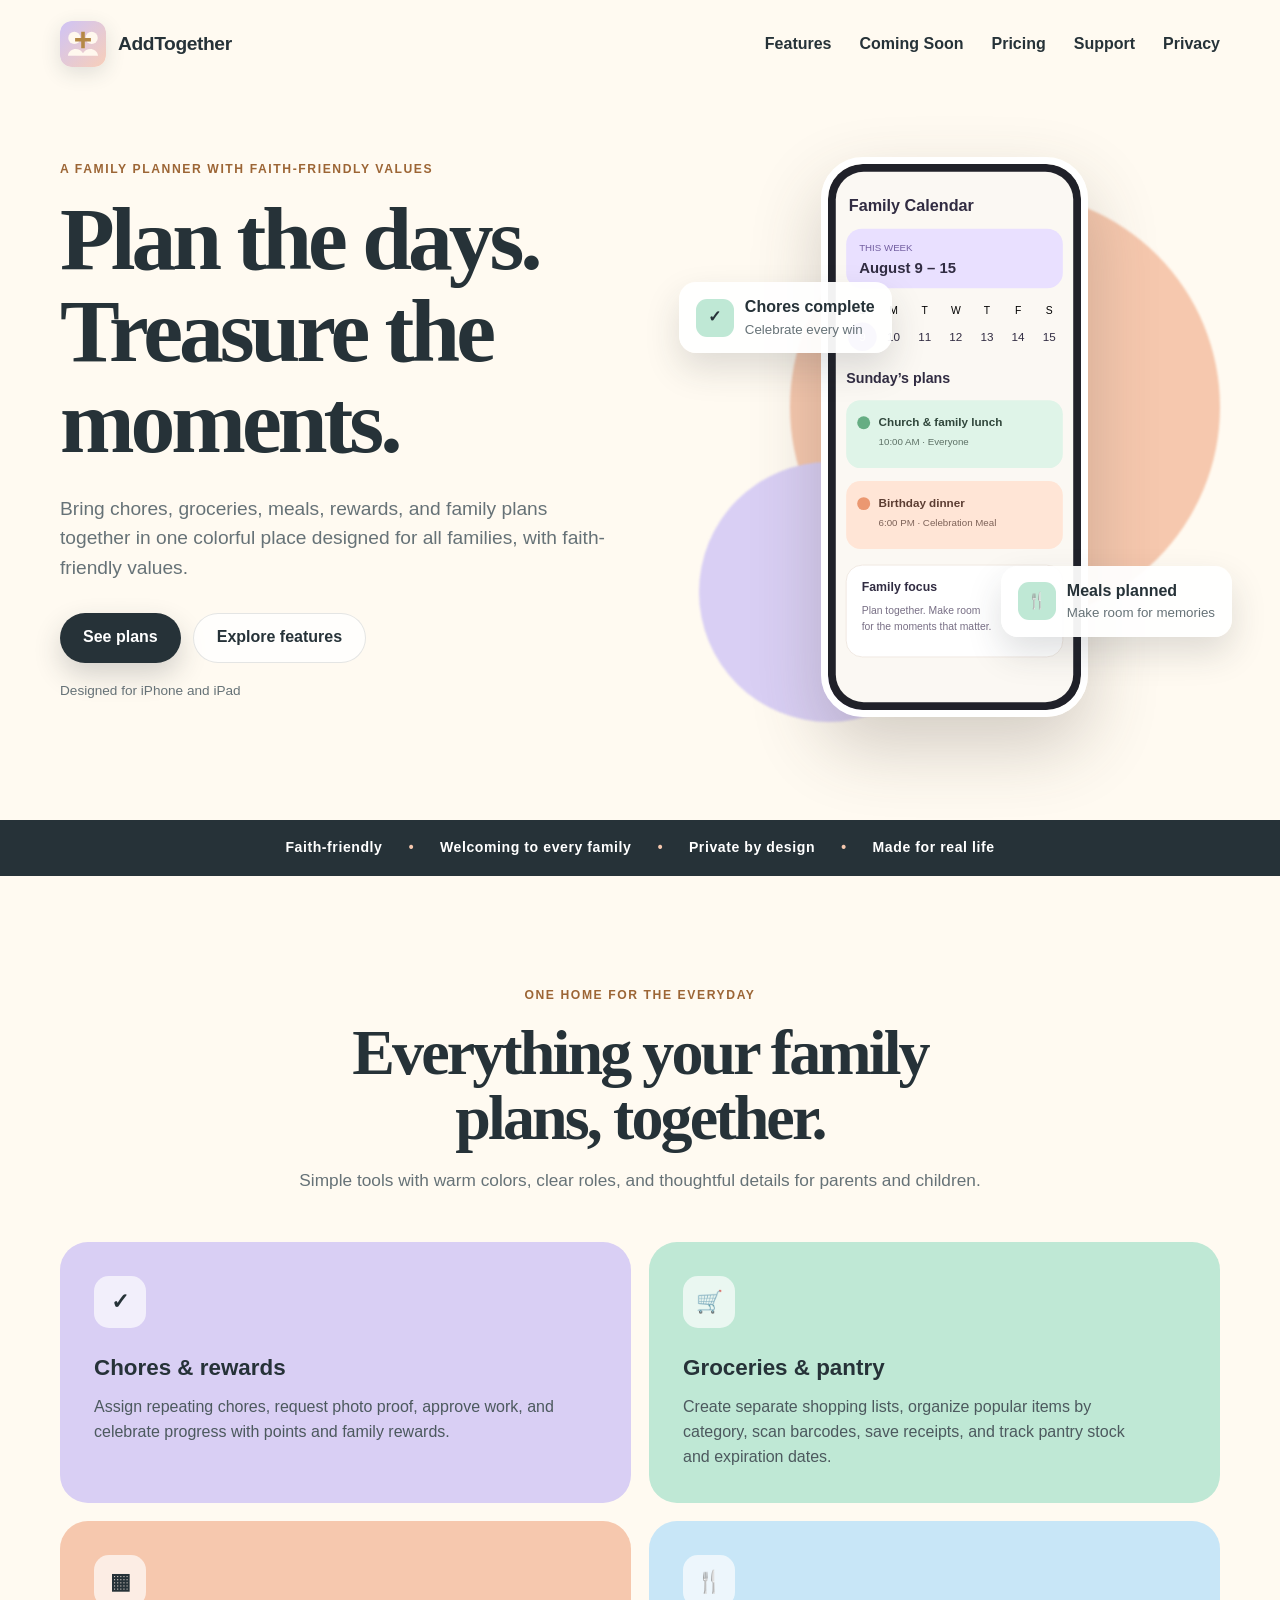
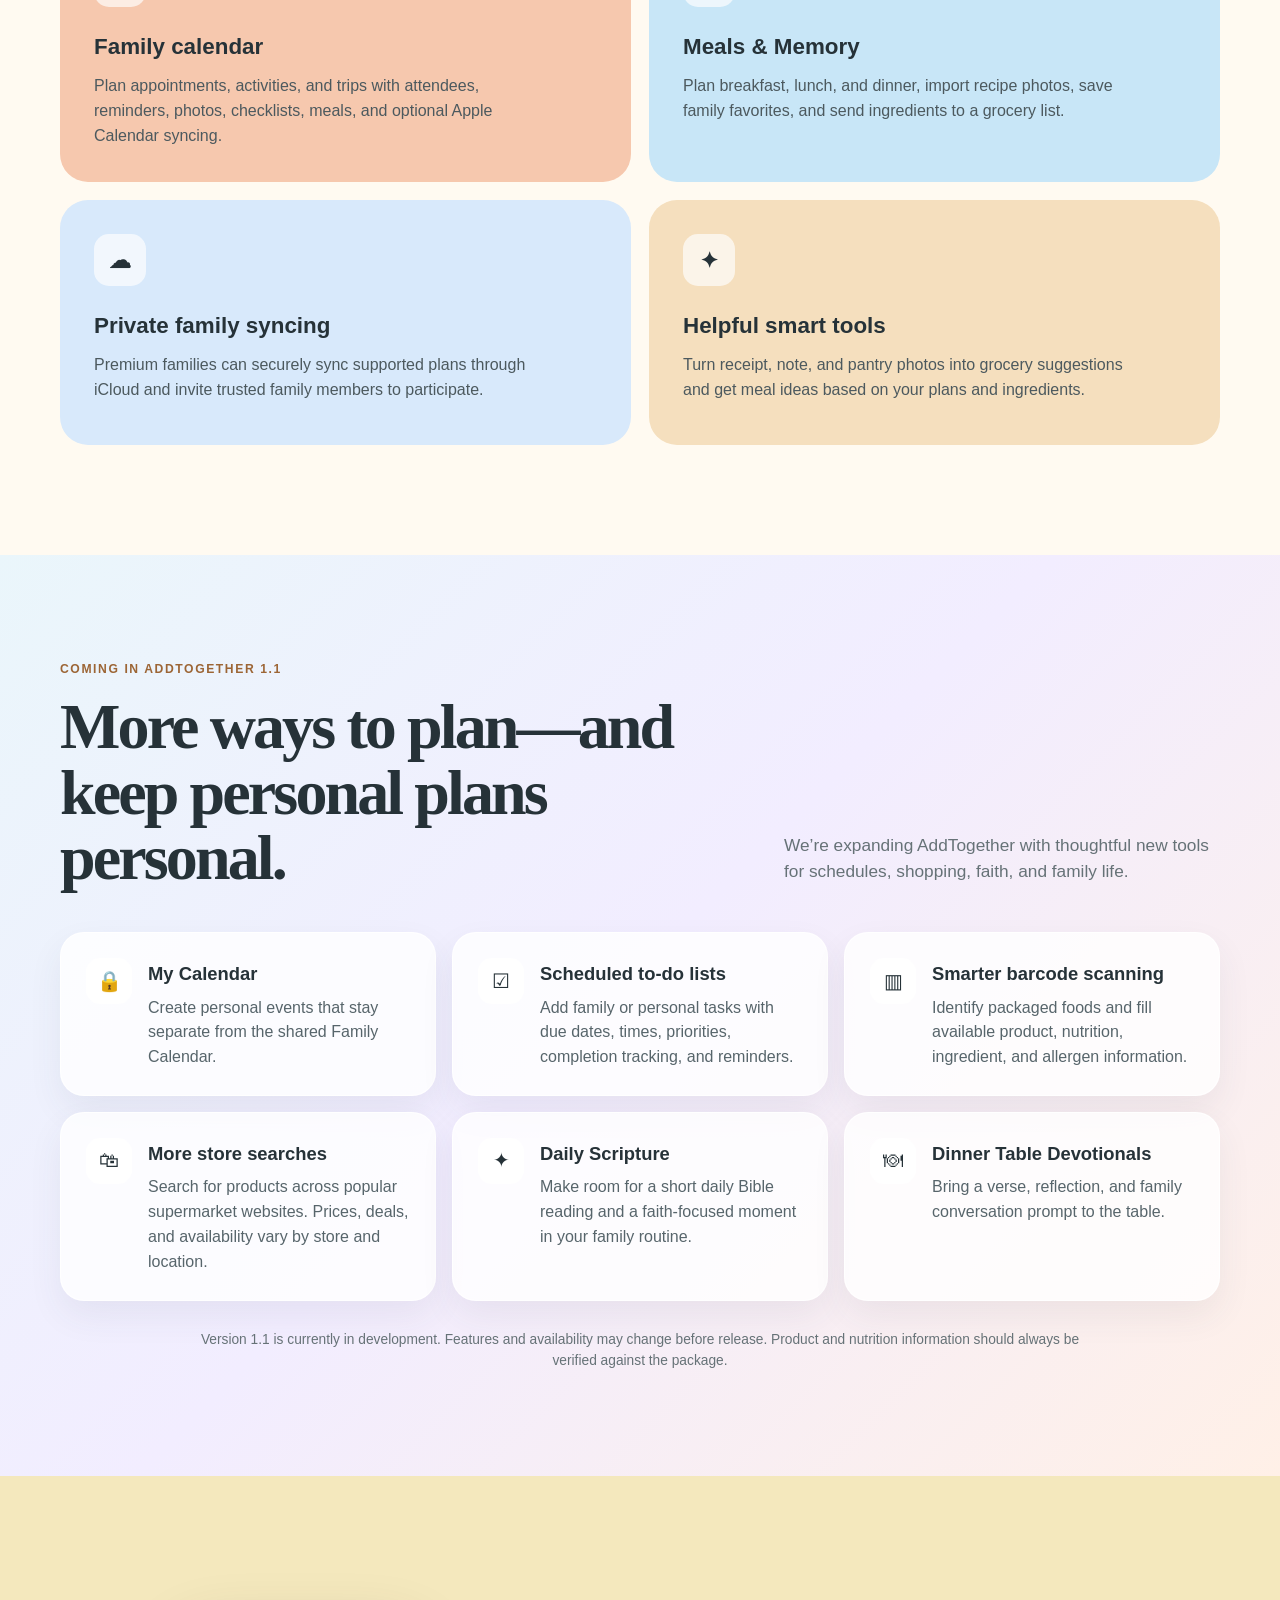
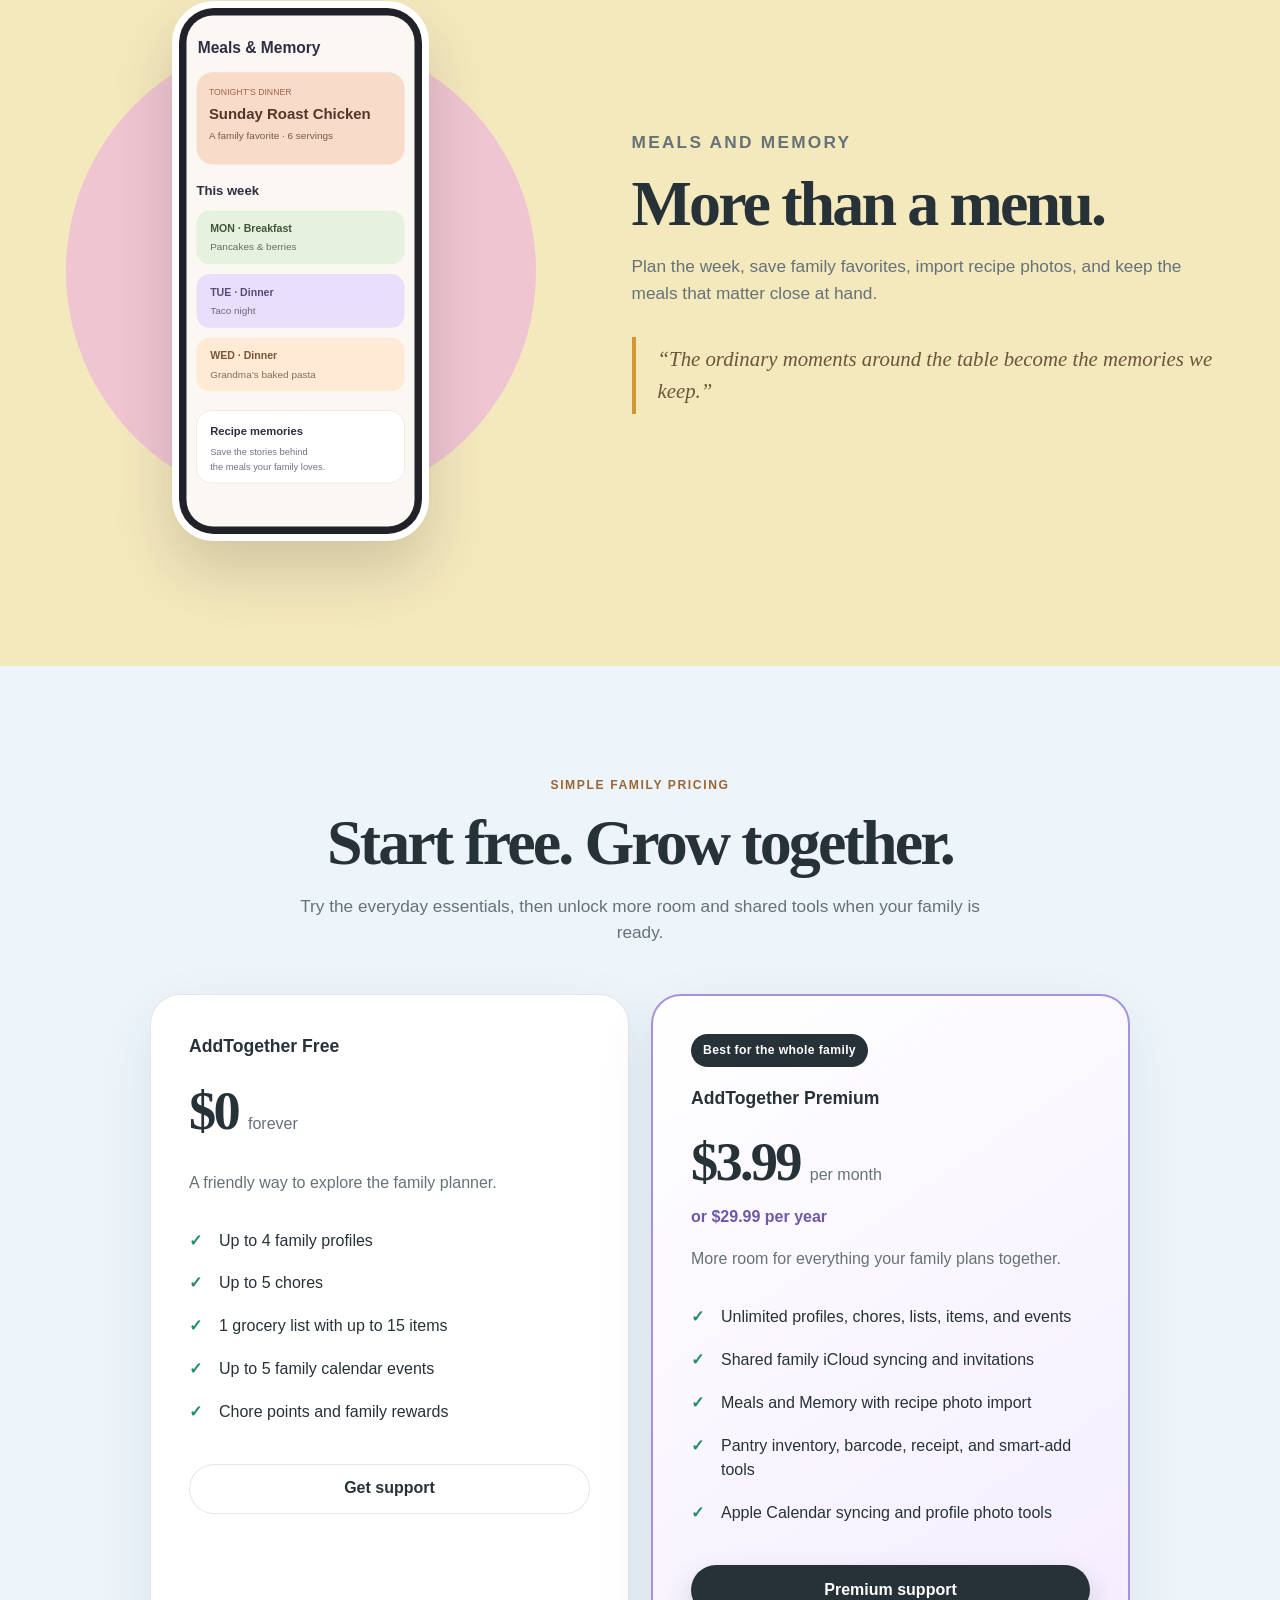
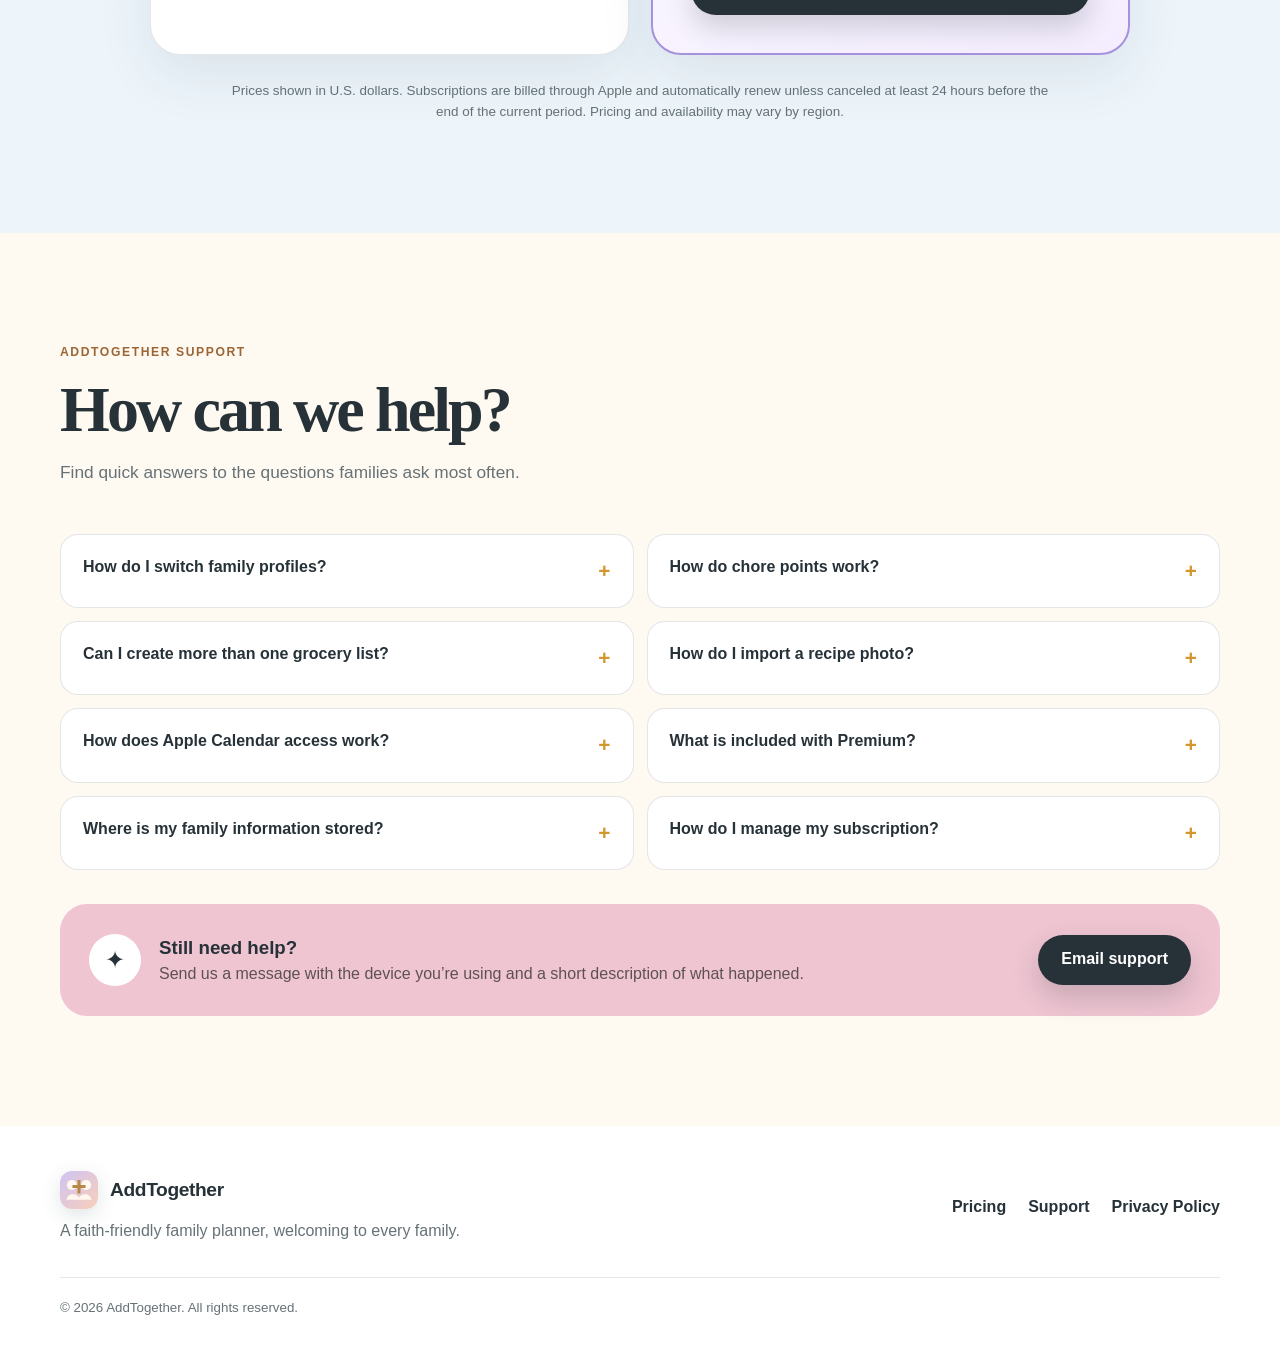
==== commit 4485cc30: "Add version 1.1 coming soon preview" ====
--- a/index.html
+++ b/index.html
@@ -11,10 +11,11 @@
   <link rel="icon" href="assets/app-icon.svg">
   <link rel="stylesheet" href="styles.css">
   <link rel="stylesheet" href="pricing.css">
+  <link rel="stylesheet" href="coming-soon.css">
 </head>
 <body>
 <main>
-  <nav class="nav shell"><a class="brand" href="#top"><img src="assets/app-icon.svg" alt=""><span>AddTogether</span></a><div class="navLinks"><a href="#features">Features</a><a href="#pricing">Pricing</a><a href="#support">Support</a><a href="privacy/">Privacy</a></div></nav>
+  <nav class="nav shell"><a class="brand" href="#top"><img src="assets/app-icon.svg" alt=""><span>AddTogether</span></a><div class="navLinks"><a href="#features">Features</a><a href="#coming-soon">Coming Soon</a><a href="#pricing">Pricing</a><a href="#support">Support</a><a href="privacy/">Privacy</a></div></nav>
   <section class="hero shell" id="top">
     <div class="heroCopy"><p class="eyebrow">A family planner with faith-friendly values</p><h1>Plan the days.<br>Treasure the moments.</h1><p class="lead">Bring chores, groceries, meals, rewards, and family plans together in one colorful place designed for all families, with faith-friendly values.</p><div class="heroActions"><a class="button primary" href="#pricing">See plans</a><a class="button secondary" href="#features">Explore features</a></div><p class="availability">Designed for iPhone and iPad</p></div>
     <div class="phoneStage"><div class="glow glowOne"></div><div class="glow glowTwo"></div><img class="phone" src="assets/calendar-screen.svg" alt="AddTogether family calendar on iPhone"><div class="floatingCard cardChore"><span>✓</span><div><strong>Chores complete</strong><small>Celebrate every win</small></div></div><div class="floatingCard cardMeal"><span>🍴</span><div><strong>Meals planned</strong><small>Make room for memories</small></div></div></div>
@@ -28,6 +29,14 @@
     <article class="feature feature5"><span class="featureIcon">☁</span><h3>Private family syncing</h3><p>Premium families can securely sync supported plans through iCloud and invite trusted family members to participate.</p></article>
     <article class="feature feature6"><span class="featureIcon">✦</span><h3>Helpful smart tools</h3><p>Turn receipt, note, and pantry photos into grocery suggestions and get meal ideas based on your plans and ingredients.</p></article>
   </div></section>
+  <section class="comingSection" id="coming-soon"><div class="shell"><div class="comingIntro"><div><p class="eyebrow">Coming in AddTogether 1.1</p><h2>More ways to plan—and keep personal plans personal.</h2></div><p>We’re expanding AddTogether with thoughtful new tools for schedules, shopping, faith, and family life.</p></div><div class="comingGrid">
+    <article class="comingCard"><span>🔒</span><div><h3>My Calendar</h3><p>Create personal events that stay separate from the shared Family Calendar.</p></div></article>
+    <article class="comingCard"><span>☑</span><div><h3>Scheduled to-do lists</h3><p>Add family or personal tasks with due dates, times, priorities, completion tracking, and reminders.</p></div></article>
+    <article class="comingCard"><span>▥</span><div><h3>Smarter barcode scanning</h3><p>Identify packaged foods and fill available product, nutrition, ingredient, and allergen information.</p></div></article>
+    <article class="comingCard"><span>🛍</span><div><h3>More store searches</h3><p>Search for products across popular supermarket websites. Prices, deals, and availability vary by store and location.</p></div></article>
+    <article class="comingCard"><span>✦</span><div><h3>Daily Scripture</h3><p>Make room for a short daily Bible reading and a faith-focused moment in your family routine.</p></div></article>
+    <article class="comingCard"><span>🍽</span><div><h3>Dinner Table Devotionals</h3><p>Bring a verse, reflection, and family conversation prompt to the table.</p></div></article>
+  </div><p class="comingNote">Version 1.1 is currently in development. Features and availability may change before release. Product and nutrition information should always be verified against the package.</p></div></section>
   <section class="memorySection"><div class="shell memoryGrid"><div class="memoryImage"><img src="assets/meals-screen.svg" alt="AddTogether meal planning screen"></div><div class="memoryCopy"><p class="eyebrow">Meals and Memory</p><h2>More than a menu.</h2><p>Plan the week, save family favorites, import recipe photos, and keep the meals that matter close at hand.</p><blockquote>“The ordinary moments around the table become the memories we keep.”</blockquote></div></div></section>
   <section class="pricingSection" id="pricing"><div class="shell"><div class="sectionHeading"><p class="eyebrow">Simple family pricing</p><h2>Start free. Grow together.</h2><p>Try the everyday essentials, then unlock more room and shared tools when your family is ready.</p></div><div class="pricingGrid">
     <article class="priceCard freePlan"><p class="planName">AddTogether Free</p><div class="price"><strong>$0</strong><span>forever</span></div><p class="planIntro">A friendly way to explore the family planner.</p><ul><li>Up to 4 family profiles</li><li>Up to 5 chores</li><li>1 grocery list with up to 15 items</li><li>Up to 5 family calendar events</li><li>Chore points and family rewards</li></ul><a class="button secondary" href="#support">Get support</a></article>
--- a/pricing.css
+++ b/pricing.css
@@ -0,0 +1,20 @@
+.feature5 { background: #d8e9fb; }
+.feature6 { background: #f5dfbe; }
+.pricingSection { padding: 110px 0; background: #edf5fb; }
+.pricingGrid { display: grid; grid-template-columns: repeat(2, 1fr); gap: 22px; max-width: 980px; margin: 0 auto; }
+.priceCard { position: relative; padding: 38px; border-radius: 30px; background: #fff; border: 1px solid var(--line); box-shadow: 0 20px 55px rgba(38,50,56,.09); }
+.premiumPlan { background: linear-gradient(145deg,#fff 0%,#f4edff 100%); border: 2px solid #a692dc; }
+.popularBadge { display: inline-flex; padding: 7px 12px; border-radius: 999px; background: var(--ink); color: #fff; font-size: .76rem; font-weight: 850; letter-spacing: .03em; margin-bottom: 18px; }
+.planName { font-size: 1.1rem; font-weight: 850; margin: 0 0 8px; }
+.price { display: flex; align-items: baseline; gap: 10px; }
+.price strong { font-family: Georgia,serif; font-size: 3.4rem; letter-spacing: -.05em; }
+.price span,.planIntro,.pricingNote { color: var(--muted); }
+.yearlyPrice { color: #7057a8; font-weight: 800; margin: 0; }
+.planIntro { margin: 18px 0; }
+.priceCard ul { padding: 0; margin: 24px 0 30px; list-style: none; }
+.priceCard li { position: relative; padding: 9px 0 9px 30px; }
+.priceCard li:before { content: "✓"; position: absolute; left: 0; color: #228b69; font-weight: 900; }
+.priceCard .button { width: 100%; }
+.pricingNote { max-width: 830px; margin: 26px auto 0; text-align: center; font-size: .84rem; }
+@media(max-width:820px){.pricingGrid{grid-template-columns:1fr}}
+@media(max-width:520px){.pricingSection{padding:76px 0}.priceCard{padding:28px 24px}}
--- a/coming-soon.css
+++ b/coming-soon.css
@@ -0,0 +1,67 @@
+.comingSection {
+  padding: 105px 0;
+  background: linear-gradient(135deg, #eaf6fb 0%, #f2edff 48%, #fff0e7 100%);
+}
+
+.comingIntro {
+  display: grid;
+  grid-template-columns: 1.2fr .8fr;
+  align-items: end;
+  gap: 70px;
+  margin-bottom: 42px;
+}
+
+.comingIntro h2 {
+  font-family: Georgia, "Times New Roman", serif;
+  font-size: clamp(2.5rem, 5vw, 4.2rem);
+  letter-spacing: -.045em;
+  line-height: 1.02;
+  margin: 0;
+}
+
+.comingIntro > p {
+  color: var(--muted);
+  font-size: 1.08rem;
+  margin: 0 0 5px;
+}
+
+.comingGrid {
+  display: grid;
+  grid-template-columns: repeat(3, 1fr);
+  gap: 16px;
+}
+
+.comingCard {
+  background: rgba(255, 255, 255, .8);
+  border: 1px solid rgba(255, 255, 255, .9);
+  border-radius: 24px;
+  padding: 25px;
+  display: flex;
+  gap: 16px;
+  box-shadow: 0 15px 35px rgba(61, 75, 82, .07);
+}
+
+.comingCard > span {
+  width: 46px;
+  height: 46px;
+  display: grid;
+  place-items: center;
+  flex: 0 0 auto;
+  background: var(--white);
+  border-radius: 14px;
+  font-size: 1.25rem;
+}
+
+.comingCard h3 { font-size: 1.15rem; margin: 2px 0 7px; }
+.comingCard p { color: #57656b; margin: 0; }
+.comingNote { max-width: 880px; margin: 28px auto 0; text-align: center; color: var(--muted); font-size: .86rem; }
+
+@media (max-width: 820px) {
+  .comingIntro { grid-template-columns: 1fr; gap: 18px; text-align: center; }
+  .comingGrid { grid-template-columns: repeat(2, 1fr); }
+}
+
+@media (max-width: 560px) {
+  .comingSection { padding: 76px 0; }
+  .comingGrid { grid-template-columns: 1fr; }
+}
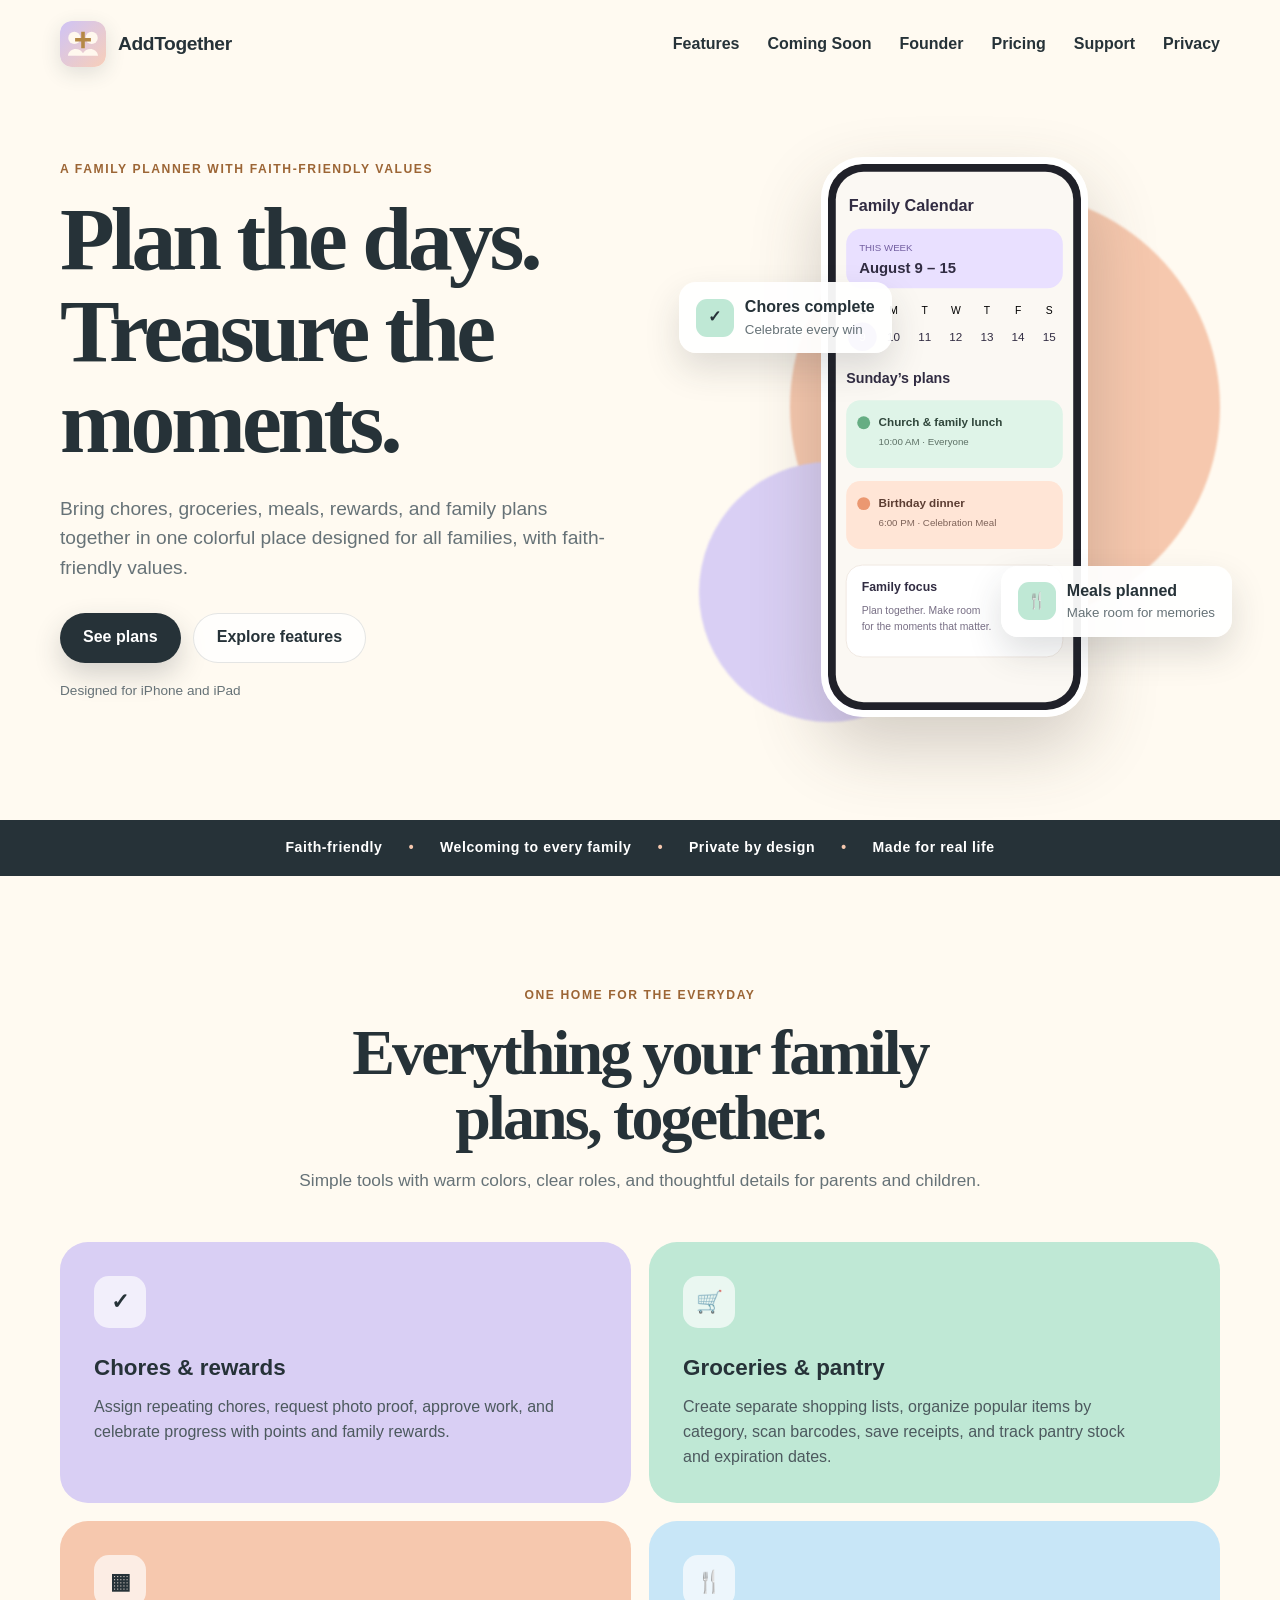
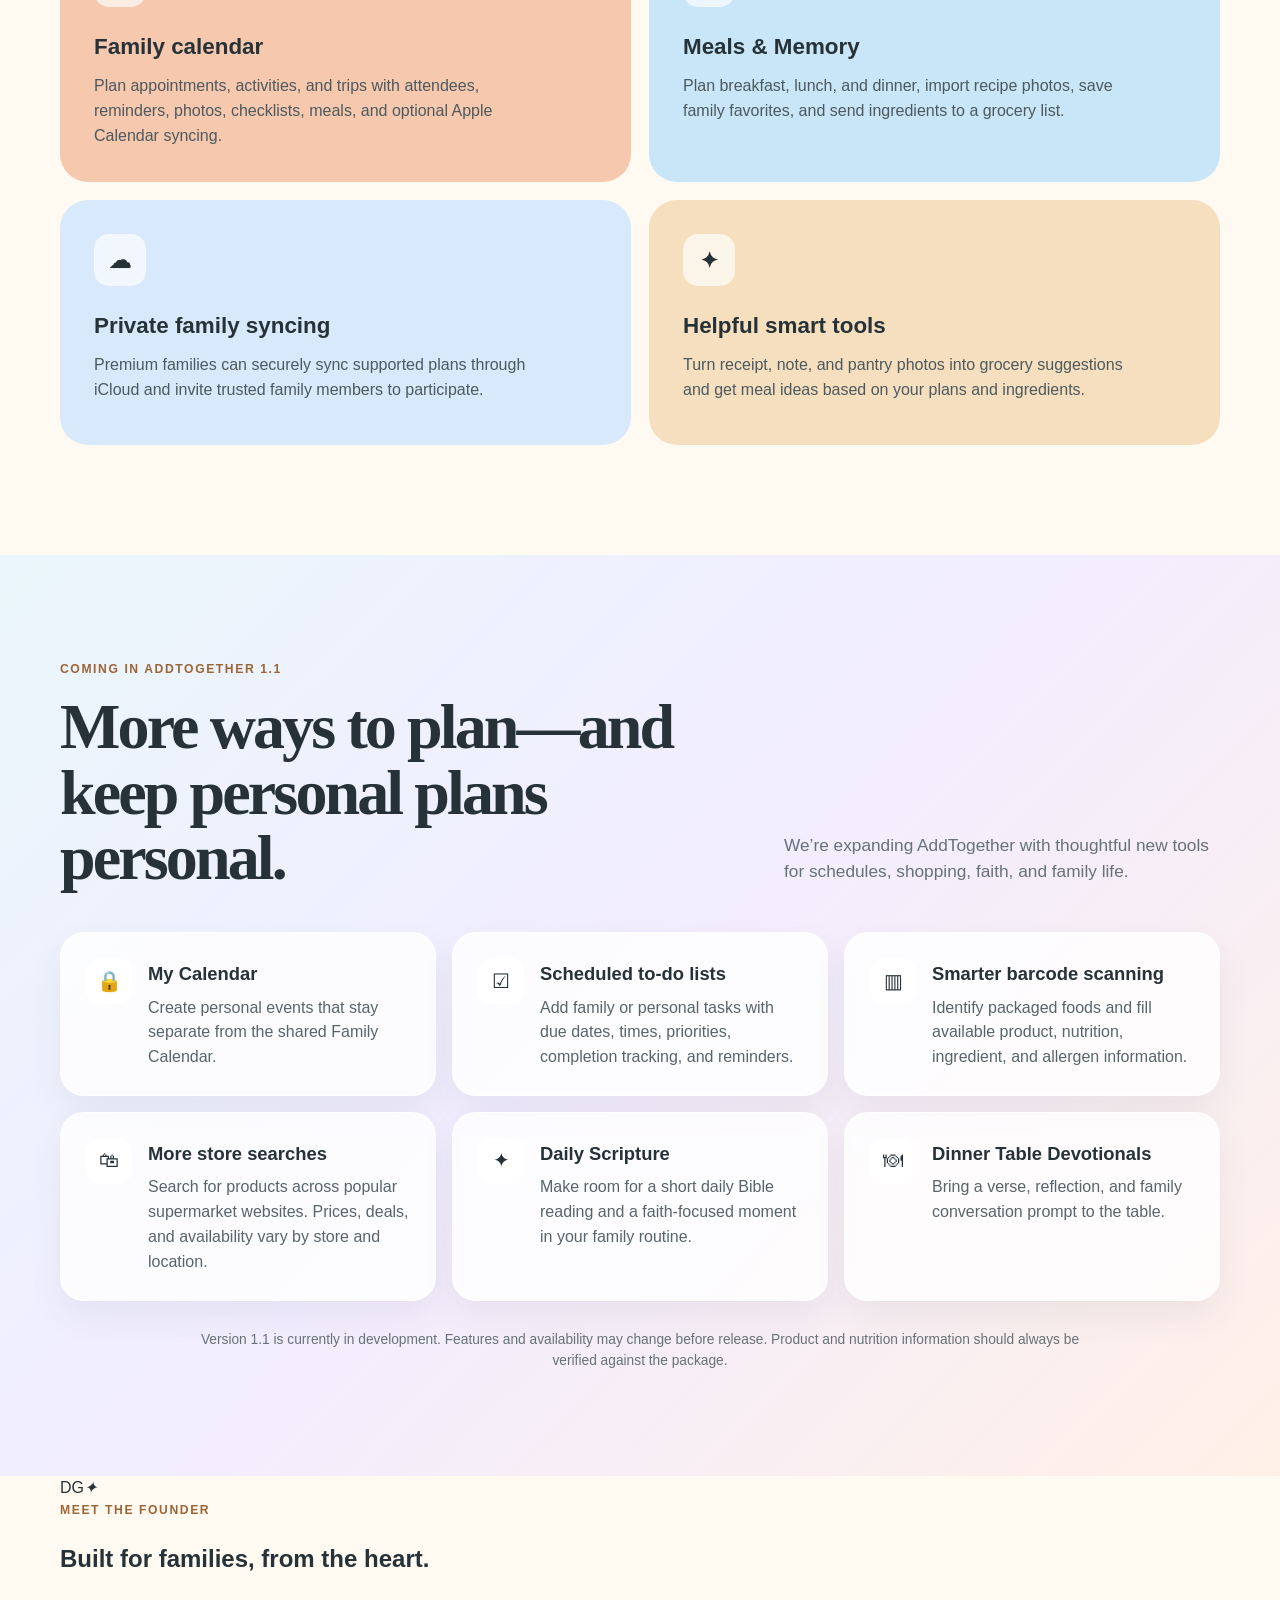
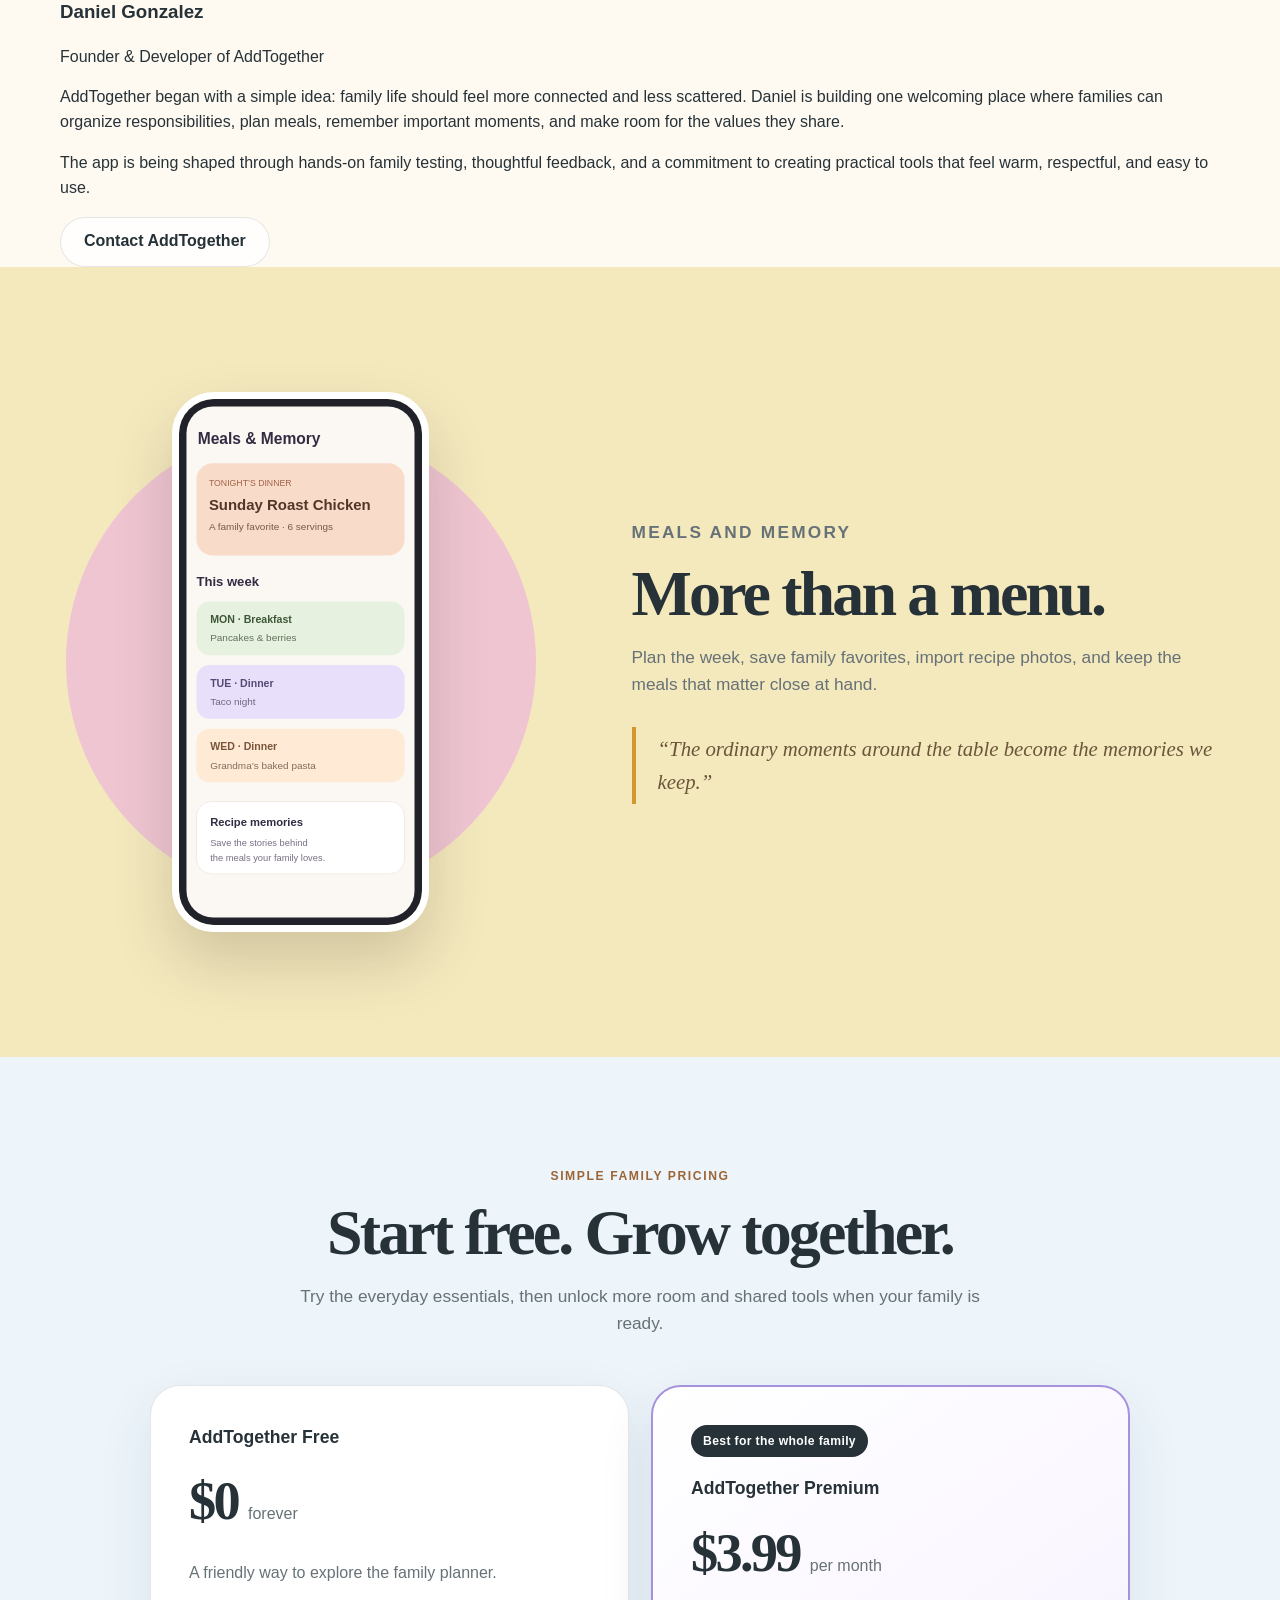
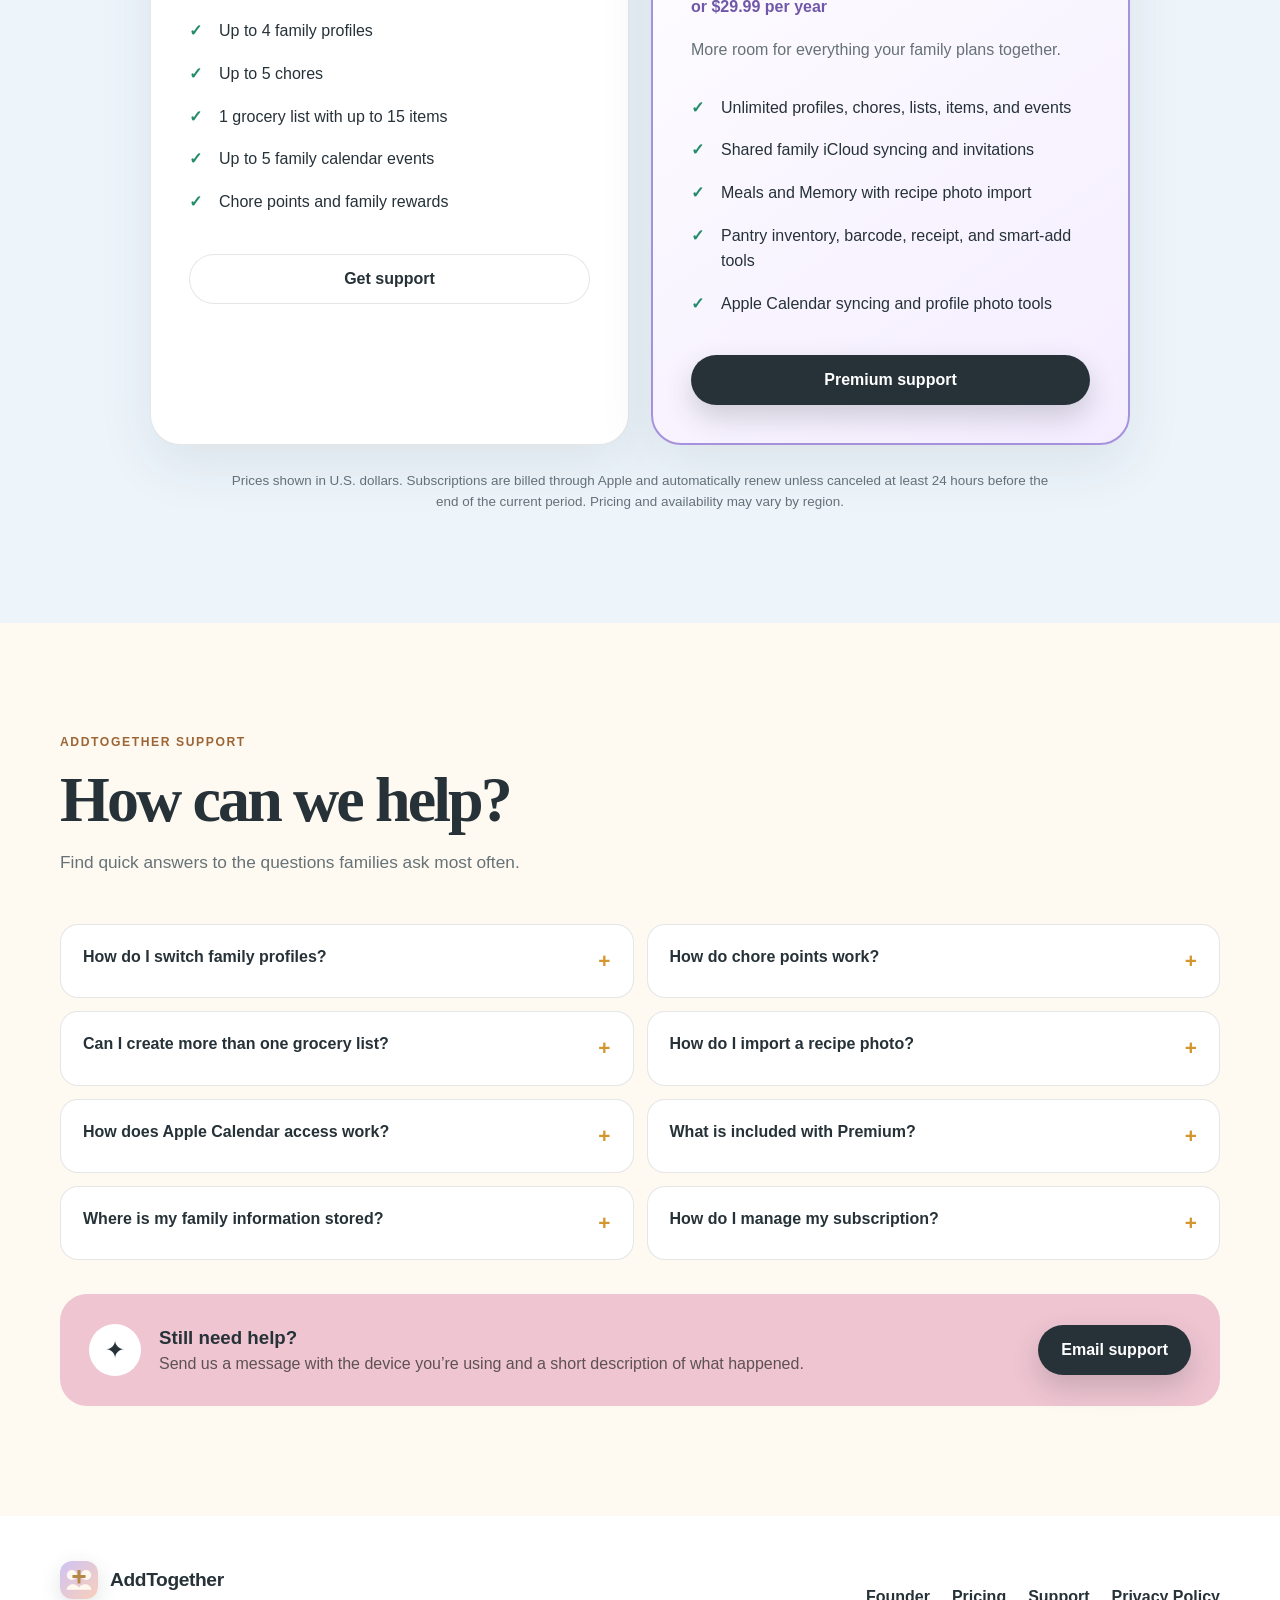
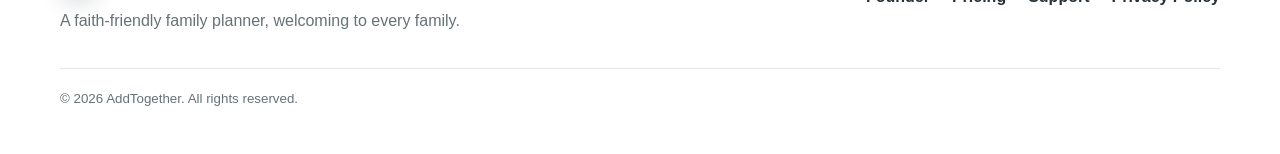
==== commit f29e76c6: "Add founder section to support site" ====
--- a/index.html
+++ b/index.html
@@ -12,10 +12,11 @@
   <link rel="stylesheet" href="styles.css">
   <link rel="stylesheet" href="pricing.css">
   <link rel="stylesheet" href="coming-soon.css">
+  <link rel="stylesheet" href="founder.css">
 </head>
 <body>
 <main>
-  <nav class="nav shell"><a class="brand" href="#top"><img src="assets/app-icon.svg" alt=""><span>AddTogether</span></a><div class="navLinks"><a href="#features">Features</a><a href="#coming-soon">Coming Soon</a><a href="#pricing">Pricing</a><a href="#support">Support</a><a href="privacy/">Privacy</a></div></nav>
+  <nav class="nav shell"><a class="brand" href="#top"><img src="assets/app-icon.svg" alt=""><span>AddTogether</span></a><div class="navLinks"><a href="#features">Features</a><a href="#coming-soon">Coming Soon</a><a href="#founder">Founder</a><a href="#pricing">Pricing</a><a href="#support">Support</a><a href="privacy/">Privacy</a></div></nav>
   <section class="hero shell" id="top">
     <div class="heroCopy"><p class="eyebrow">A family planner with faith-friendly values</p><h1>Plan the days.<br>Treasure the moments.</h1><p class="lead">Bring chores, groceries, meals, rewards, and family plans together in one colorful place designed for all families, with faith-friendly values.</p><div class="heroActions"><a class="button primary" href="#pricing">See plans</a><a class="button secondary" href="#features">Explore features</a></div><p class="availability">Designed for iPhone and iPad</p></div>
     <div class="phoneStage"><div class="glow glowOne"></div><div class="glow glowTwo"></div><img class="phone" src="assets/calendar-screen.svg" alt="AddTogether family calendar on iPhone"><div class="floatingCard cardChore"><span>✓</span><div><strong>Chores complete</strong><small>Celebrate every win</small></div></div><div class="floatingCard cardMeal"><span>🍴</span><div><strong>Meals planned</strong><small>Make room for memories</small></div></div></div>
@@ -37,6 +38,7 @@
     <article class="comingCard"><span>✦</span><div><h3>Daily Scripture</h3><p>Make room for a short daily Bible reading and a faith-focused moment in your family routine.</p></div></article>
     <article class="comingCard"><span>🍽</span><div><h3>Dinner Table Devotionals</h3><p>Bring a verse, reflection, and family conversation prompt to the table.</p></div></article>
   </div><p class="comingNote">Version 1.1 is currently in development. Features and availability may change before release. Product and nutrition information should always be verified against the package.</p></div></section>
+  <section class="founderSection" id="founder"><div class="shell founderGrid"><div class="founderPortrait" aria-hidden="true"><span>DG</span><i>✦</i></div><div class="founderCopy"><p class="eyebrow">Meet the founder</p><h2>Built for families, from the heart.</h2><h3>Daniel Gonzalez</h3><p class="founderRole">Founder &amp; Developer of AddTogether</p><p>AddTogether began with a simple idea: family life should feel more connected and less scattered. Daniel is building one welcoming place where families can organize responsibilities, plan meals, remember important moments, and make room for the values they share.</p><p>The app is being shaped through hands-on family testing, thoughtful feedback, and a commitment to creating practical tools that feel warm, respectful, and easy to use.</p><a class="button secondary" href="mailto:support.addtogether@gmail.com?subject=Hello%20AddTogether">Contact AddTogether</a></div></div></section>
   <section class="memorySection"><div class="shell memoryGrid"><div class="memoryImage"><img src="assets/meals-screen.svg" alt="AddTogether meal planning screen"></div><div class="memoryCopy"><p class="eyebrow">Meals and Memory</p><h2>More than a menu.</h2><p>Plan the week, save family favorites, import recipe photos, and keep the meals that matter close at hand.</p><blockquote>“The ordinary moments around the table become the memories we keep.”</blockquote></div></div></section>
   <section class="pricingSection" id="pricing"><div class="shell"><div class="sectionHeading"><p class="eyebrow">Simple family pricing</p><h2>Start free. Grow together.</h2><p>Try the everyday essentials, then unlock more room and shared tools when your family is ready.</p></div><div class="pricingGrid">
     <article class="priceCard freePlan"><p class="planName">AddTogether Free</p><div class="price"><strong>$0</strong><span>forever</span></div><p class="planIntro">A friendly way to explore the family planner.</p><ul><li>Up to 4 family profiles</li><li>Up to 5 chores</li><li>1 grocery list with up to 15 items</li><li>Up to 5 family calendar events</li><li>Chore points and family rewards</li></ul><a class="button secondary" href="#support">Get support</a></article>
@@ -52,7 +54,7 @@
     <details><summary>Where is my family information stored?<span>+</span></summary><p>Information begins on your device. If you enable Premium family syncing, supported family data is also stored in your Apple iCloud account and shared only with people you invite. Photos currently remain on the device where they were added.</p></details>
     <details><summary>How do I manage my subscription?<span>+</span></summary><p>Monthly and yearly Premium subscriptions are purchased through Apple. You can view, change, or cancel a subscription in your Apple Account subscription settings.</p></details>
   </div><div class="supportCard"><div><span class="supportCross">✦</span><div><h3>Still need help?</h3><p>Send us a message with the device you’re using and a short description of what happened.</p></div></div><a class="button primary" href="mailto:support.addtogether@gmail.com?subject=AddTogether%20Support">Email support</a></div></section>
-  <footer><div class="shell footerInner"><div class="brand footerBrand"><img src="assets/app-icon.svg" alt=""><span>AddTogether</span></div><p>A faith-friendly family planner, welcoming to every family.</p><div><a href="#pricing">Pricing</a><a href="#support">Support</a><a href="privacy/">Privacy Policy</a></div><small>© 2026 AddTogether. All rights reserved.</small></div></footer>
+  <footer><div class="shell footerInner"><div class="brand footerBrand"><img src="assets/app-icon.svg" alt=""><span>AddTogether</span></div><p>A faith-friendly family planner, welcoming to every family.</p><div><a href="#founder">Founder</a><a href="#pricing">Pricing</a><a href="#support">Support</a><a href="privacy/">Privacy Policy</a></div><small>© 2026 AddTogether. All rights reserved.</small></div></footer>
 </main>
 </body>
 </html>
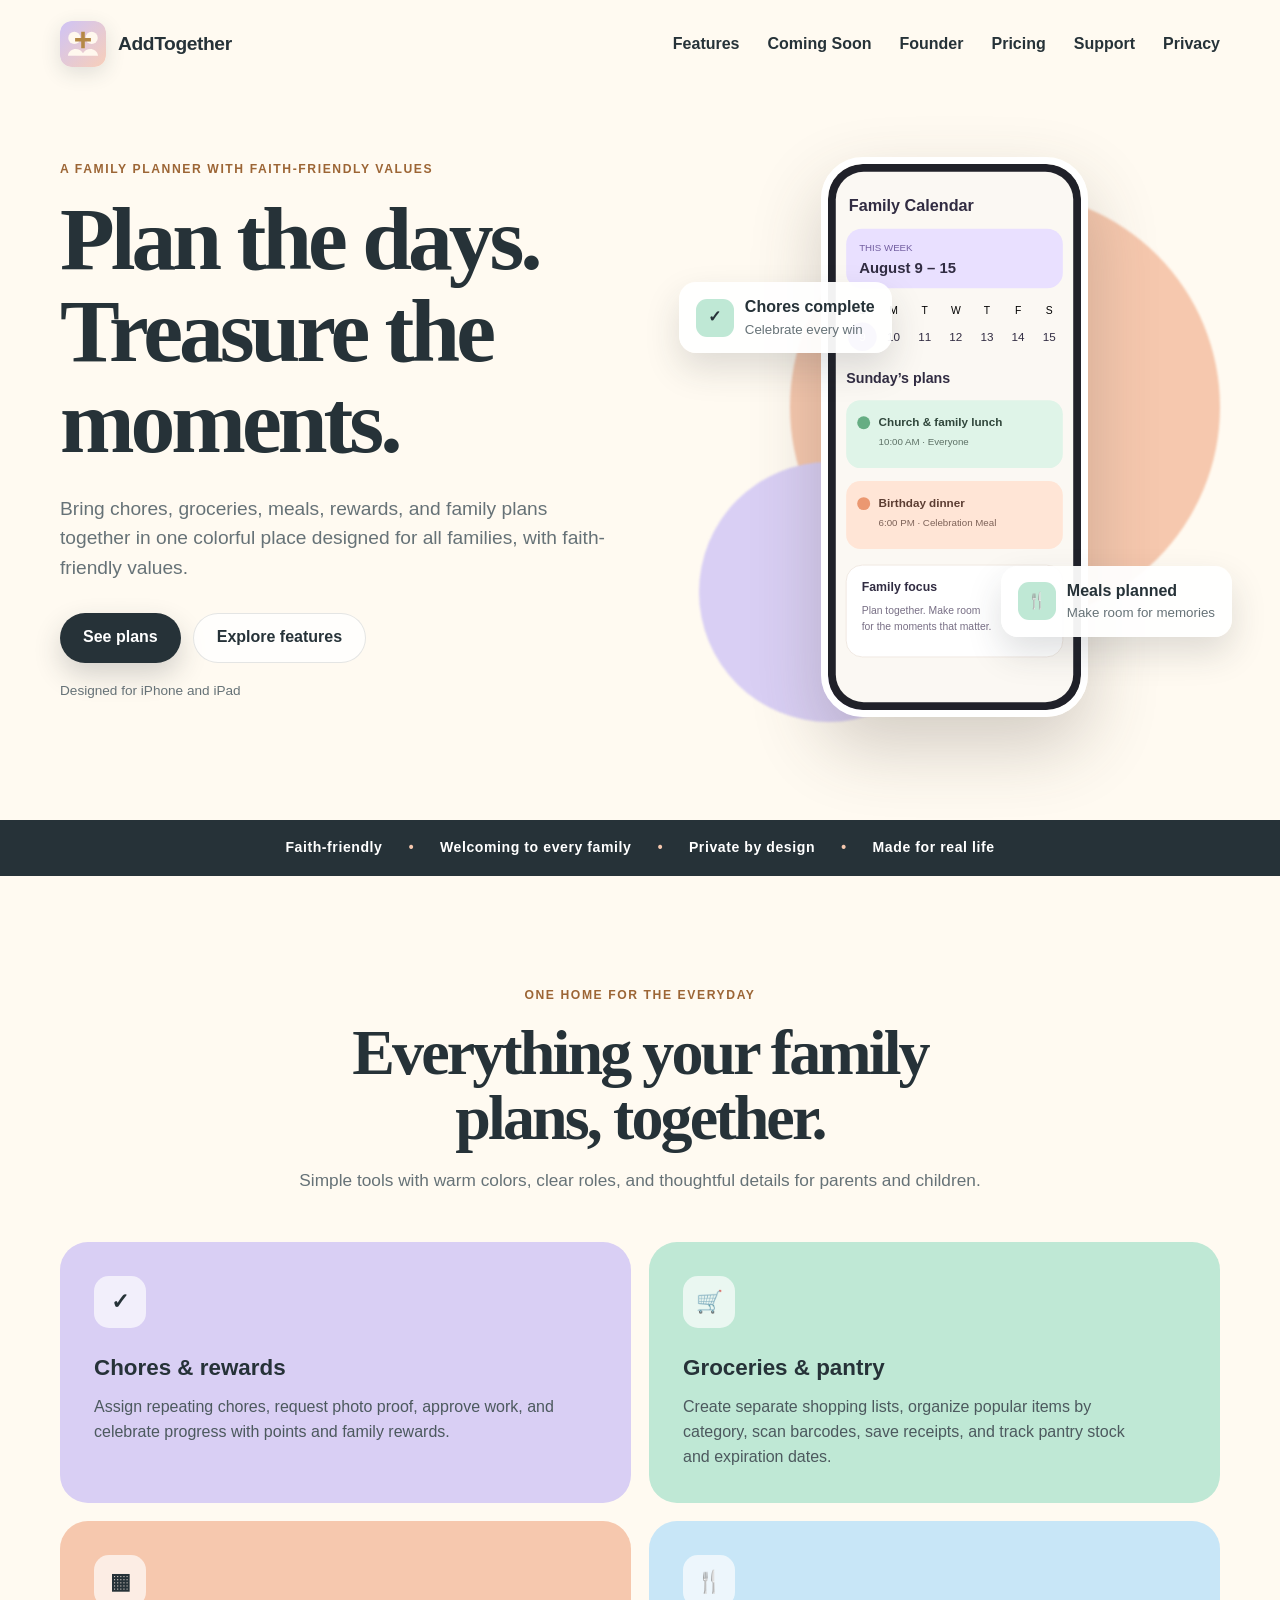
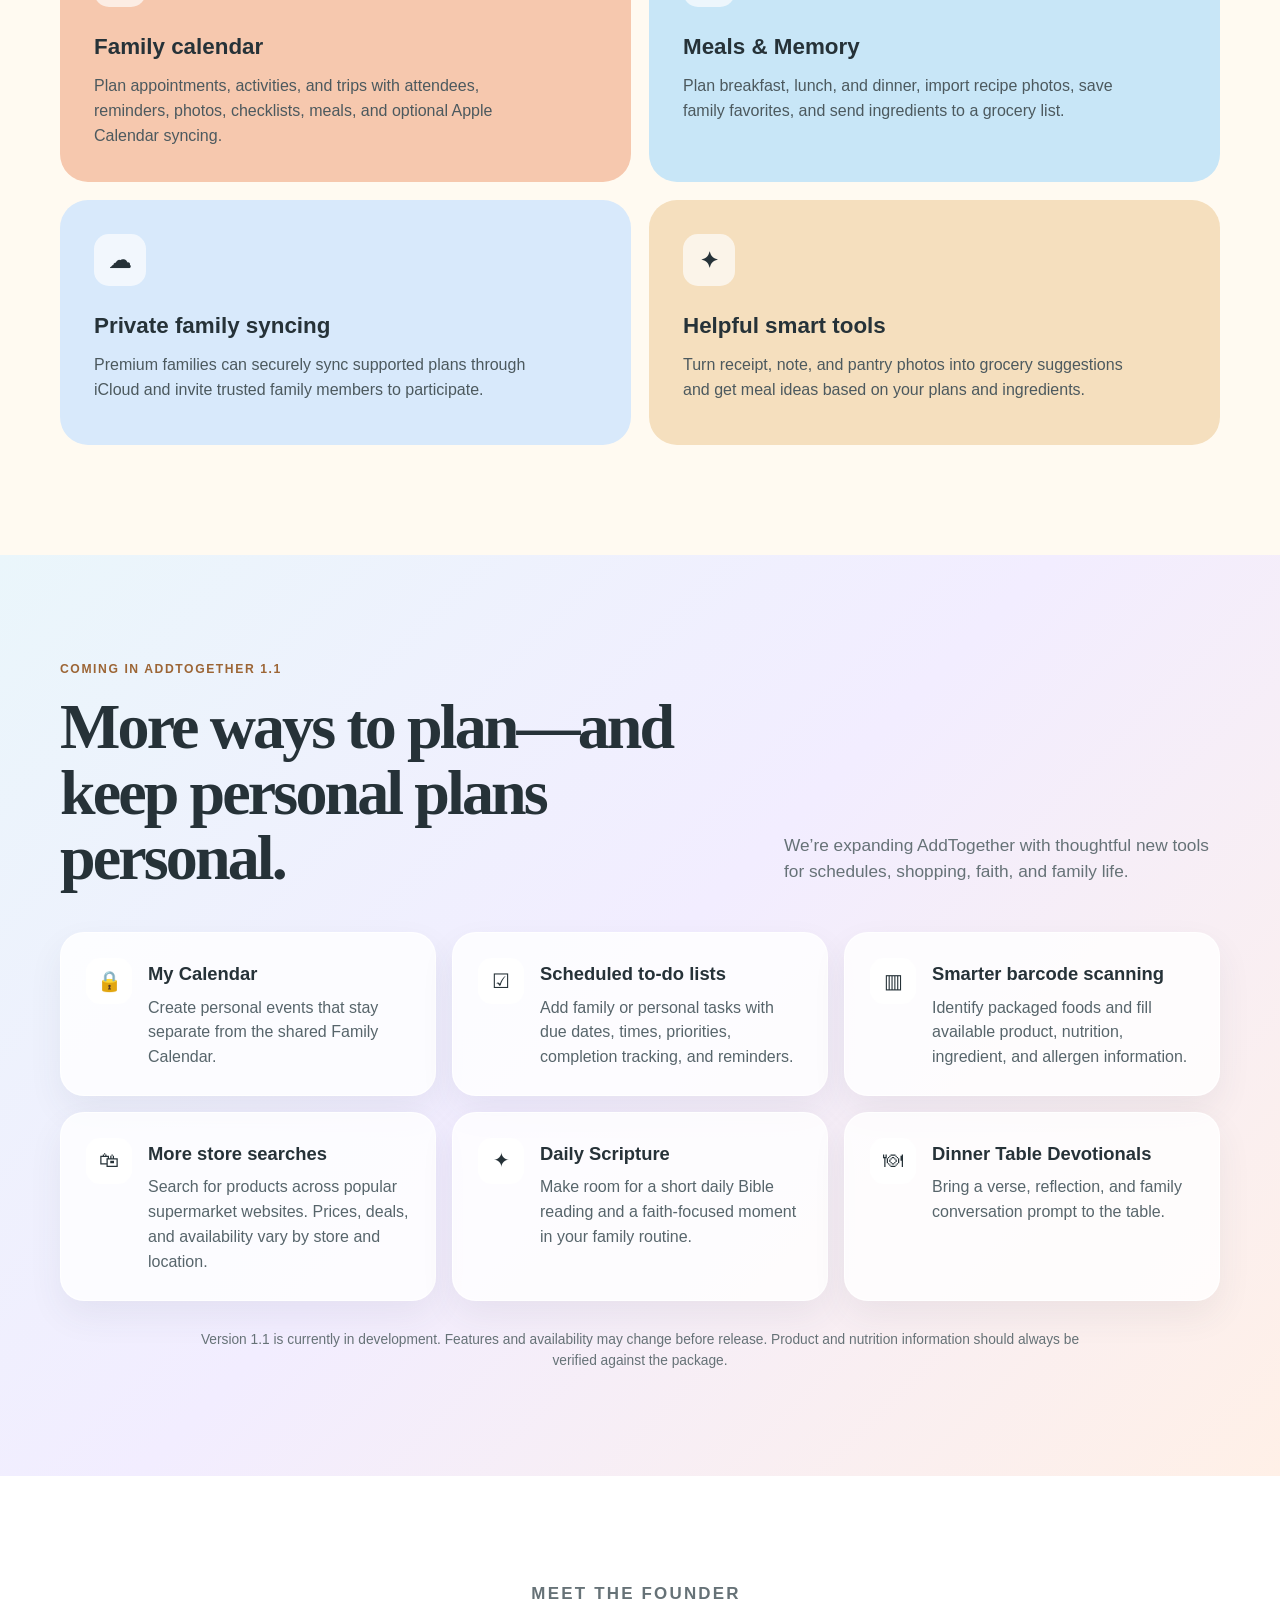
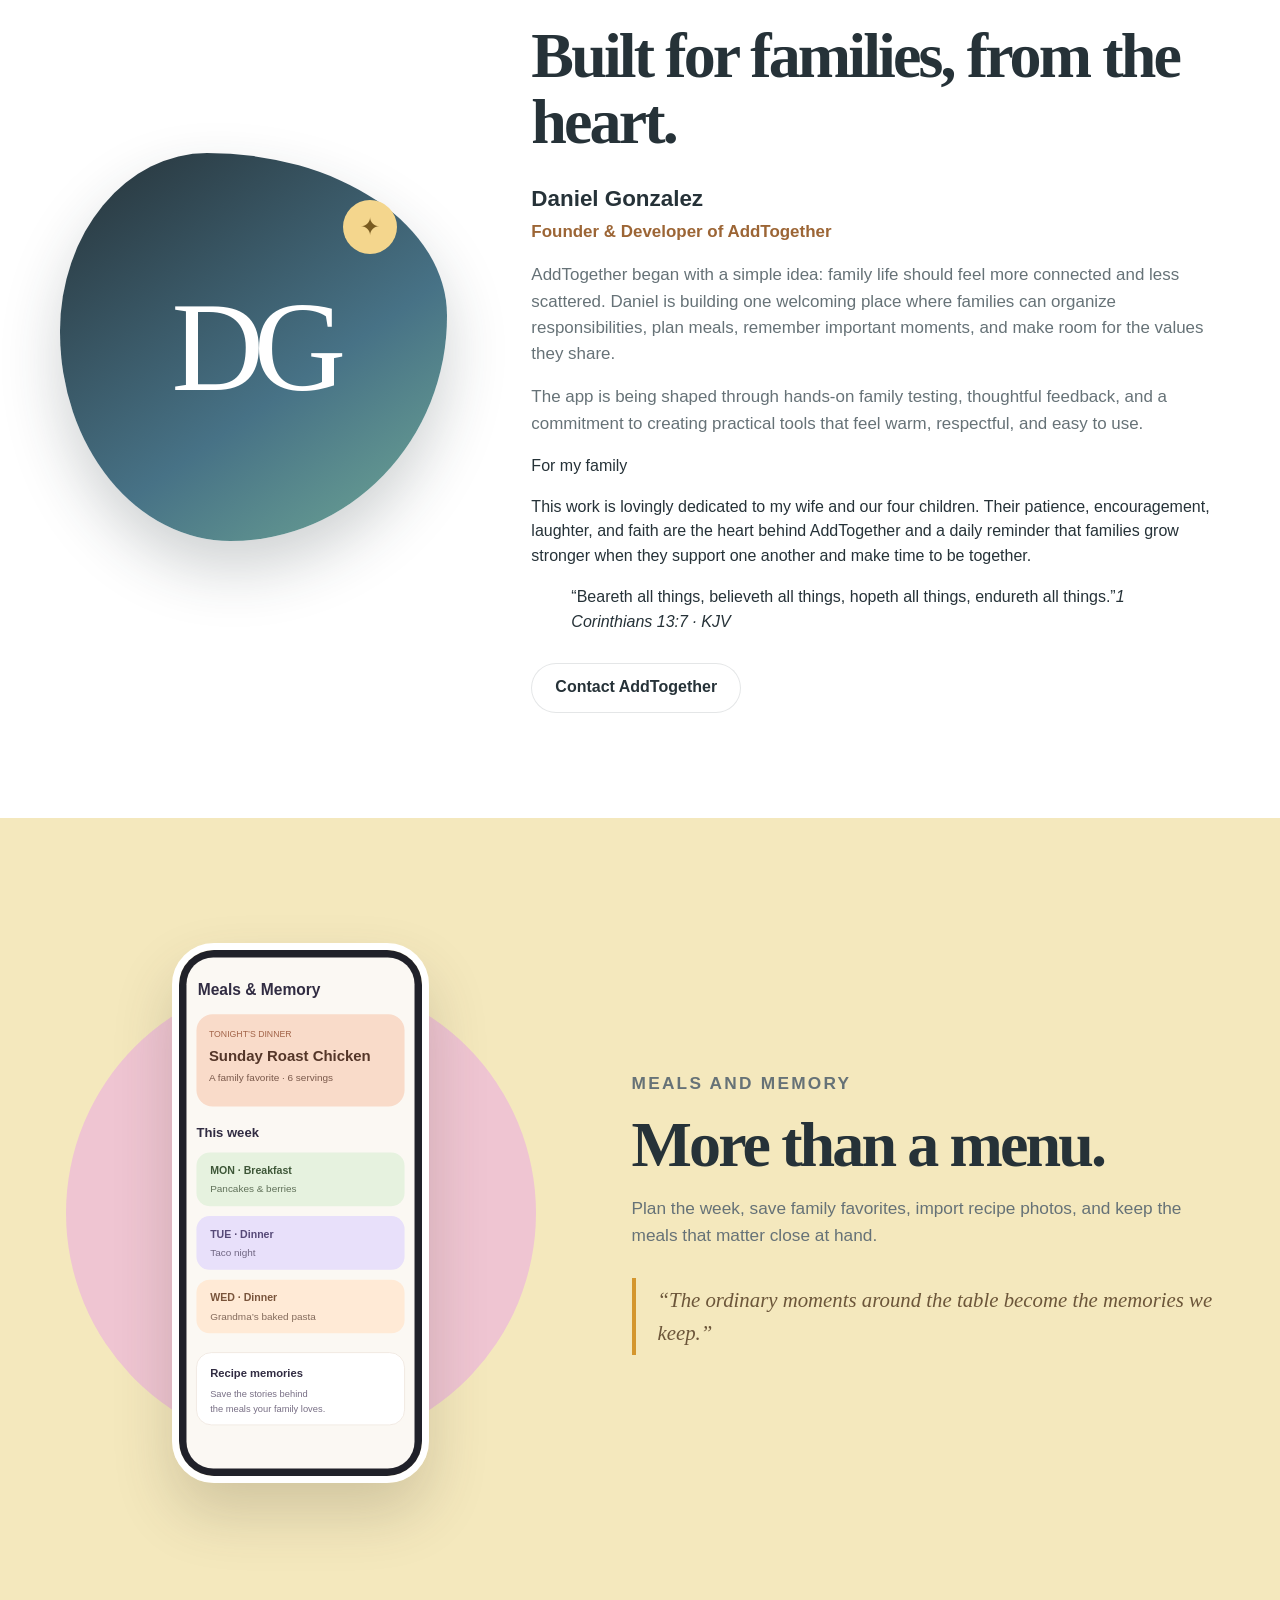
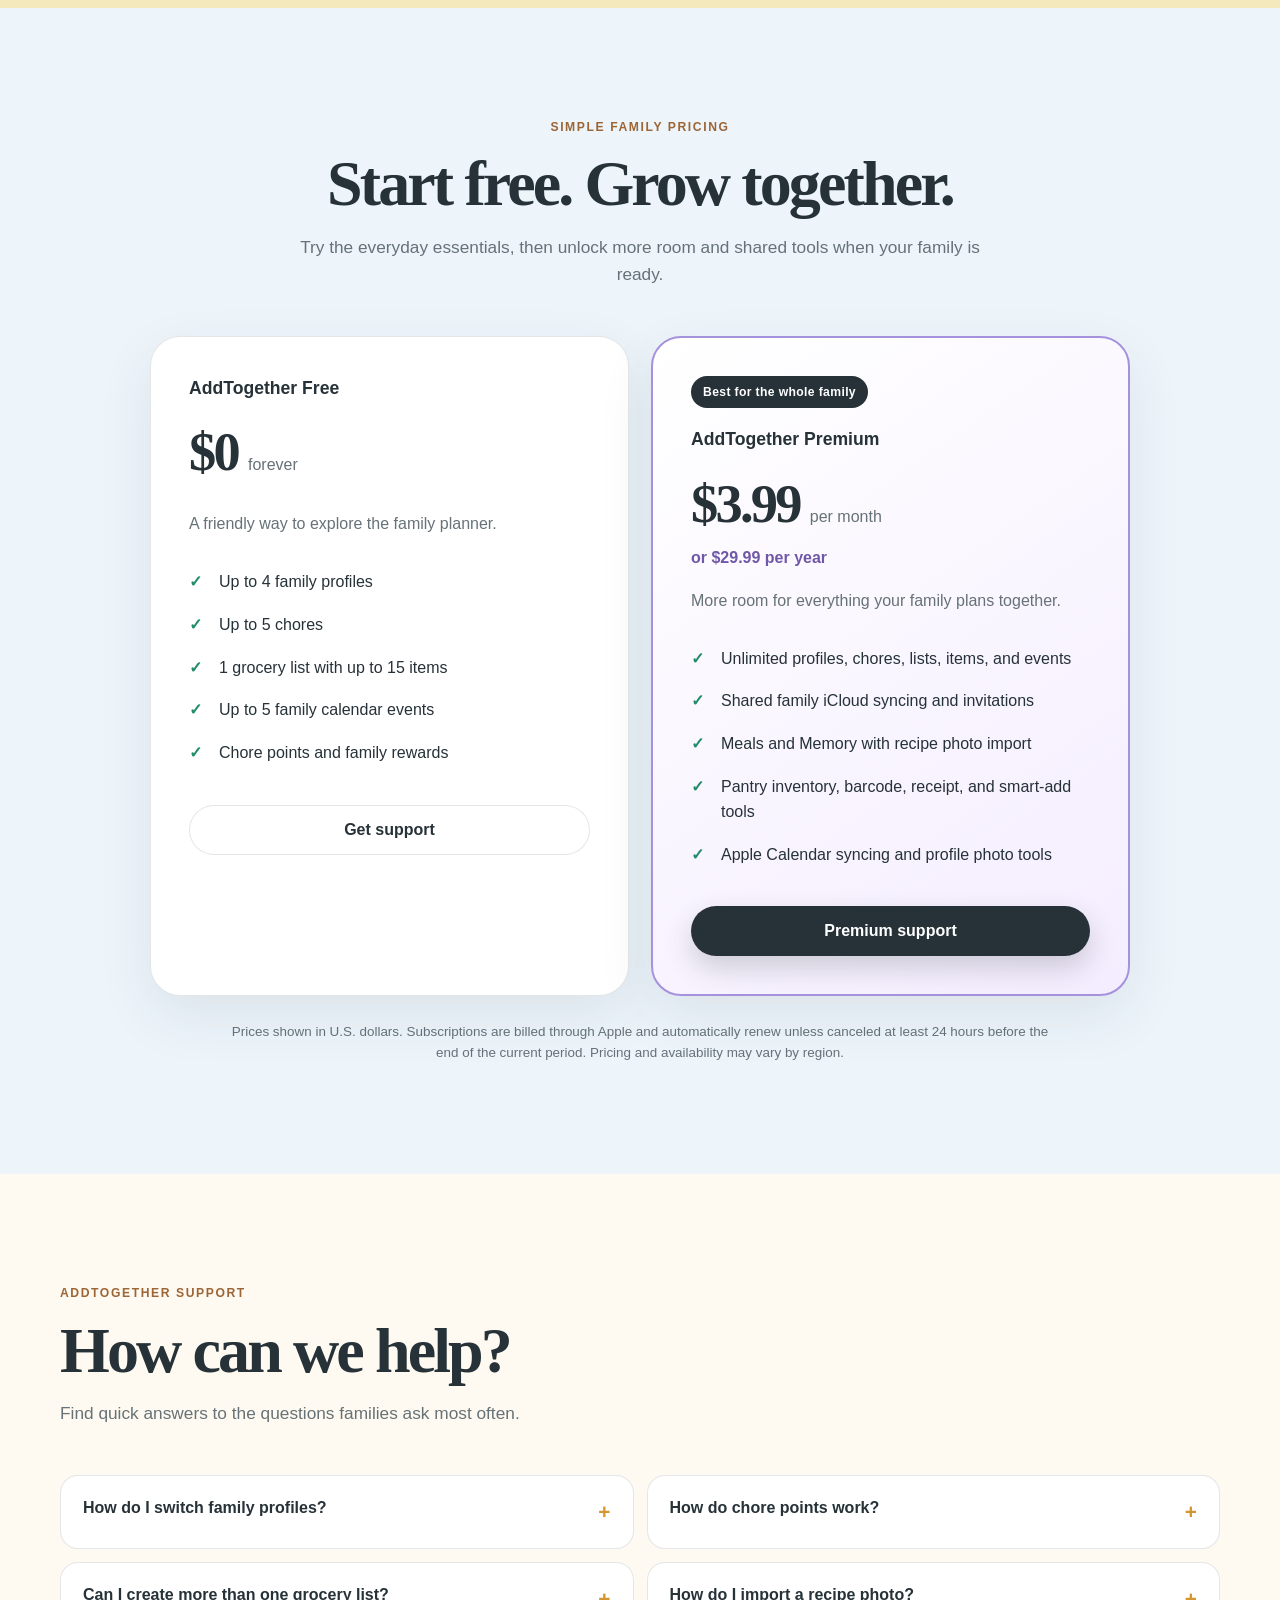
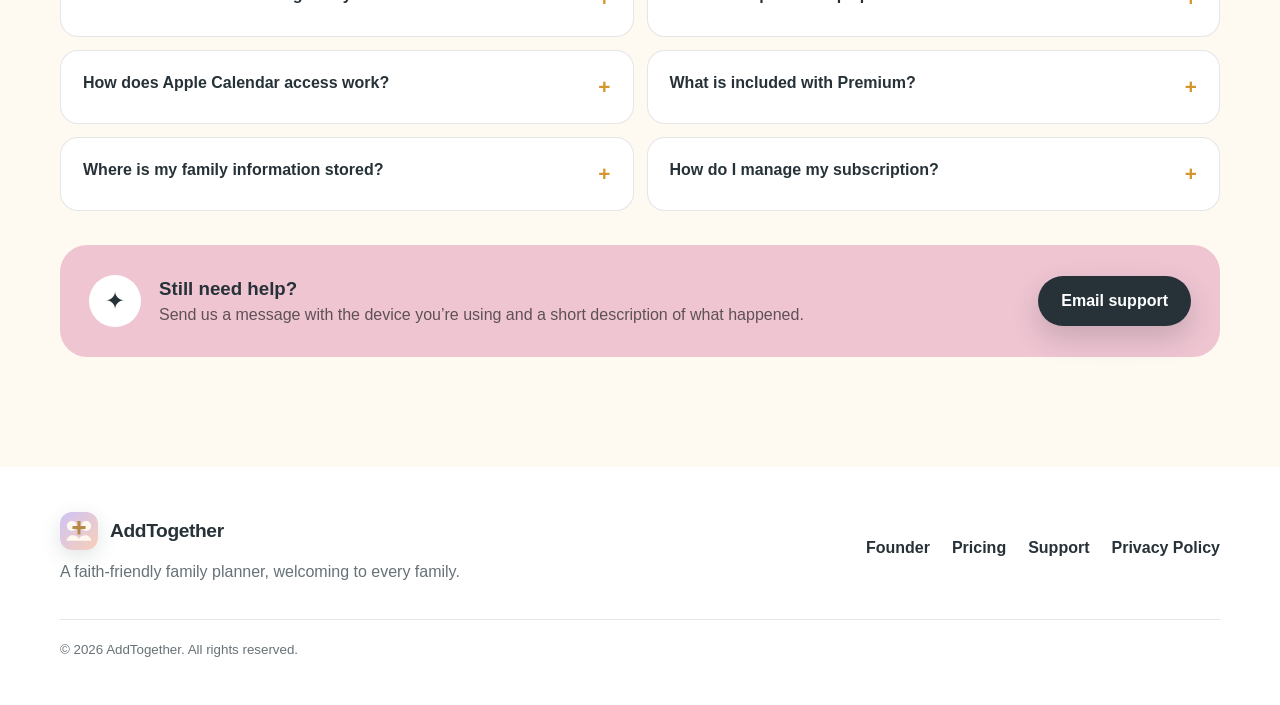
==== commit 25b480be: "Dedicate AddTogether to the founder family" ====
--- a/index.html
+++ b/index.html
@@ -38,7 +38,7 @@
     <article class="comingCard"><span>✦</span><div><h3>Daily Scripture</h3><p>Make room for a short daily Bible reading and a faith-focused moment in your family routine.</p></div></article>
     <article class="comingCard"><span>🍽</span><div><h3>Dinner Table Devotionals</h3><p>Bring a verse, reflection, and family conversation prompt to the table.</p></div></article>
   </div><p class="comingNote">Version 1.1 is currently in development. Features and availability may change before release. Product and nutrition information should always be verified against the package.</p></div></section>
-  <section class="founderSection" id="founder"><div class="shell founderGrid"><div class="founderPortrait" aria-hidden="true"><span>DG</span><i>✦</i></div><div class="founderCopy"><p class="eyebrow">Meet the founder</p><h2>Built for families, from the heart.</h2><h3>Daniel Gonzalez</h3><p class="founderRole">Founder &amp; Developer of AddTogether</p><p>AddTogether began with a simple idea: family life should feel more connected and less scattered. Daniel is building one welcoming place where families can organize responsibilities, plan meals, remember important moments, and make room for the values they share.</p><p>The app is being shaped through hands-on family testing, thoughtful feedback, and a commitment to creating practical tools that feel warm, respectful, and easy to use.</p><a class="button secondary" href="mailto:support.addtogether@gmail.com?subject=Hello%20AddTogether">Contact AddTogether</a></div></div></section>
+  <section class="founderSection" id="founder"><div class="shell founderGrid"><div class="founderPortrait" aria-hidden="true"><span>DG</span><i>✦</i></div><div class="founderCopy"><p class="eyebrow">Meet the founder</p><h2>Built for families, from the heart.</h2><h3>Daniel Gonzalez</h3><p class="founderRole">Founder &amp; Developer of AddTogether</p><p>AddTogether began with a simple idea: family life should feel more connected and less scattered. Daniel is building one welcoming place where families can organize responsibilities, plan meals, remember important moments, and make room for the values they share.</p><p>The app is being shaped through hands-on family testing, thoughtful feedback, and a commitment to creating practical tools that feel warm, respectful, and easy to use.</p><div class="familyDedication"><p class="dedicationLabel">For my family</p><p>This work is lovingly dedicated to my wife and our four children. Their patience, encouragement, laughter, and faith are the heart behind AddTogether and a daily reminder that families grow stronger when they support one another and make time to be together.</p><blockquote>“Beareth all things, believeth all things, hopeth all things, endureth all things.”<cite>1 Corinthians 13:7 · KJV</cite></blockquote></div><a class="button secondary" href="mailto:support.addtogether@gmail.com?subject=Hello%20AddTogether">Contact AddTogether</a></div></div></section>
   <section class="memorySection"><div class="shell memoryGrid"><div class="memoryImage"><img src="assets/meals-screen.svg" alt="AddTogether meal planning screen"></div><div class="memoryCopy"><p class="eyebrow">Meals and Memory</p><h2>More than a menu.</h2><p>Plan the week, save family favorites, import recipe photos, and keep the meals that matter close at hand.</p><blockquote>“The ordinary moments around the table become the memories we keep.”</blockquote></div></div></section>
   <section class="pricingSection" id="pricing"><div class="shell"><div class="sectionHeading"><p class="eyebrow">Simple family pricing</p><h2>Start free. Grow together.</h2><p>Try the everyday essentials, then unlock more room and shared tools when your family is ready.</p></div><div class="pricingGrid">
     <article class="priceCard freePlan"><p class="planName">AddTogether Free</p><div class="price"><strong>$0</strong><span>forever</span></div><p class="planIntro">A friendly way to explore the family planner.</p><ul><li>Up to 4 family profiles</li><li>Up to 5 chores</li><li>1 grocery list with up to 15 items</li><li>Up to 5 family calendar events</li><li>Chore points and family rewards</li></ul><a class="button secondary" href="#support">Get support</a></article>
--- a/founder.css
+++ b/founder.css
@@ -0,0 +1,64 @@
+.founderSection {
+  padding: 105px 0;
+  background: #fff;
+}
+
+.founderGrid {
+  display: grid;
+  grid-template-columns: .72fr 1.28fr;
+  align-items: center;
+  gap: 84px;
+}
+
+.founderPortrait {
+  aspect-ratio: 1;
+  max-width: 390px;
+  width: 100%;
+  justify-self: center;
+  display: grid;
+  place-items: center;
+  position: relative;
+  border-radius: 38% 62% 56% 44% / 46% 42% 58% 54%;
+  color: #fff;
+  background: linear-gradient(145deg, #263238, #477286 60%, #70a996);
+  box-shadow: 0 28px 60px rgba(38, 50, 56, .22);
+}
+
+.founderPortrait span {
+  font-family: Georgia, "Times New Roman", serif;
+  font-size: clamp(4rem, 10vw, 8rem);
+  letter-spacing: -.08em;
+}
+
+.founderPortrait i {
+  position: absolute;
+  right: 13%;
+  top: 12%;
+  width: 54px;
+  height: 54px;
+  display: grid;
+  place-items: center;
+  border-radius: 50%;
+  background: #f4d68d;
+  color: #795b20;
+  font-style: normal;
+  font-size: 1.5rem;
+}
+
+.founderCopy { max-width: 690px; }
+.founderCopy h2 { font-family: Georgia, "Times New Roman", serif; font-size: clamp(2.5rem, 5vw, 4.2rem); line-height: 1.03; letter-spacing: -.045em; margin: 0 0 28px; }
+.founderCopy h3 { font-size: 1.4rem; margin: 0; }
+.founderRole { color: #9c6535 !important; font-weight: 750; margin-top: 2px !important; }
+.founderCopy > p { color: var(--muted); font-size: 1.06rem; }
+.founderCopy .button { margin-top: 12px; }
+
+@media (max-width: 820px) {
+  .founderGrid { grid-template-columns: 1fr; gap: 45px; text-align: center; }
+  .founderPortrait { max-width: 300px; }
+  .founderCopy { margin-inline: auto; }
+}
+
+@media (max-width: 520px) {
+  .founderSection { padding: 76px 0; }
+  .founderPortrait { max-width: 235px; }
+}
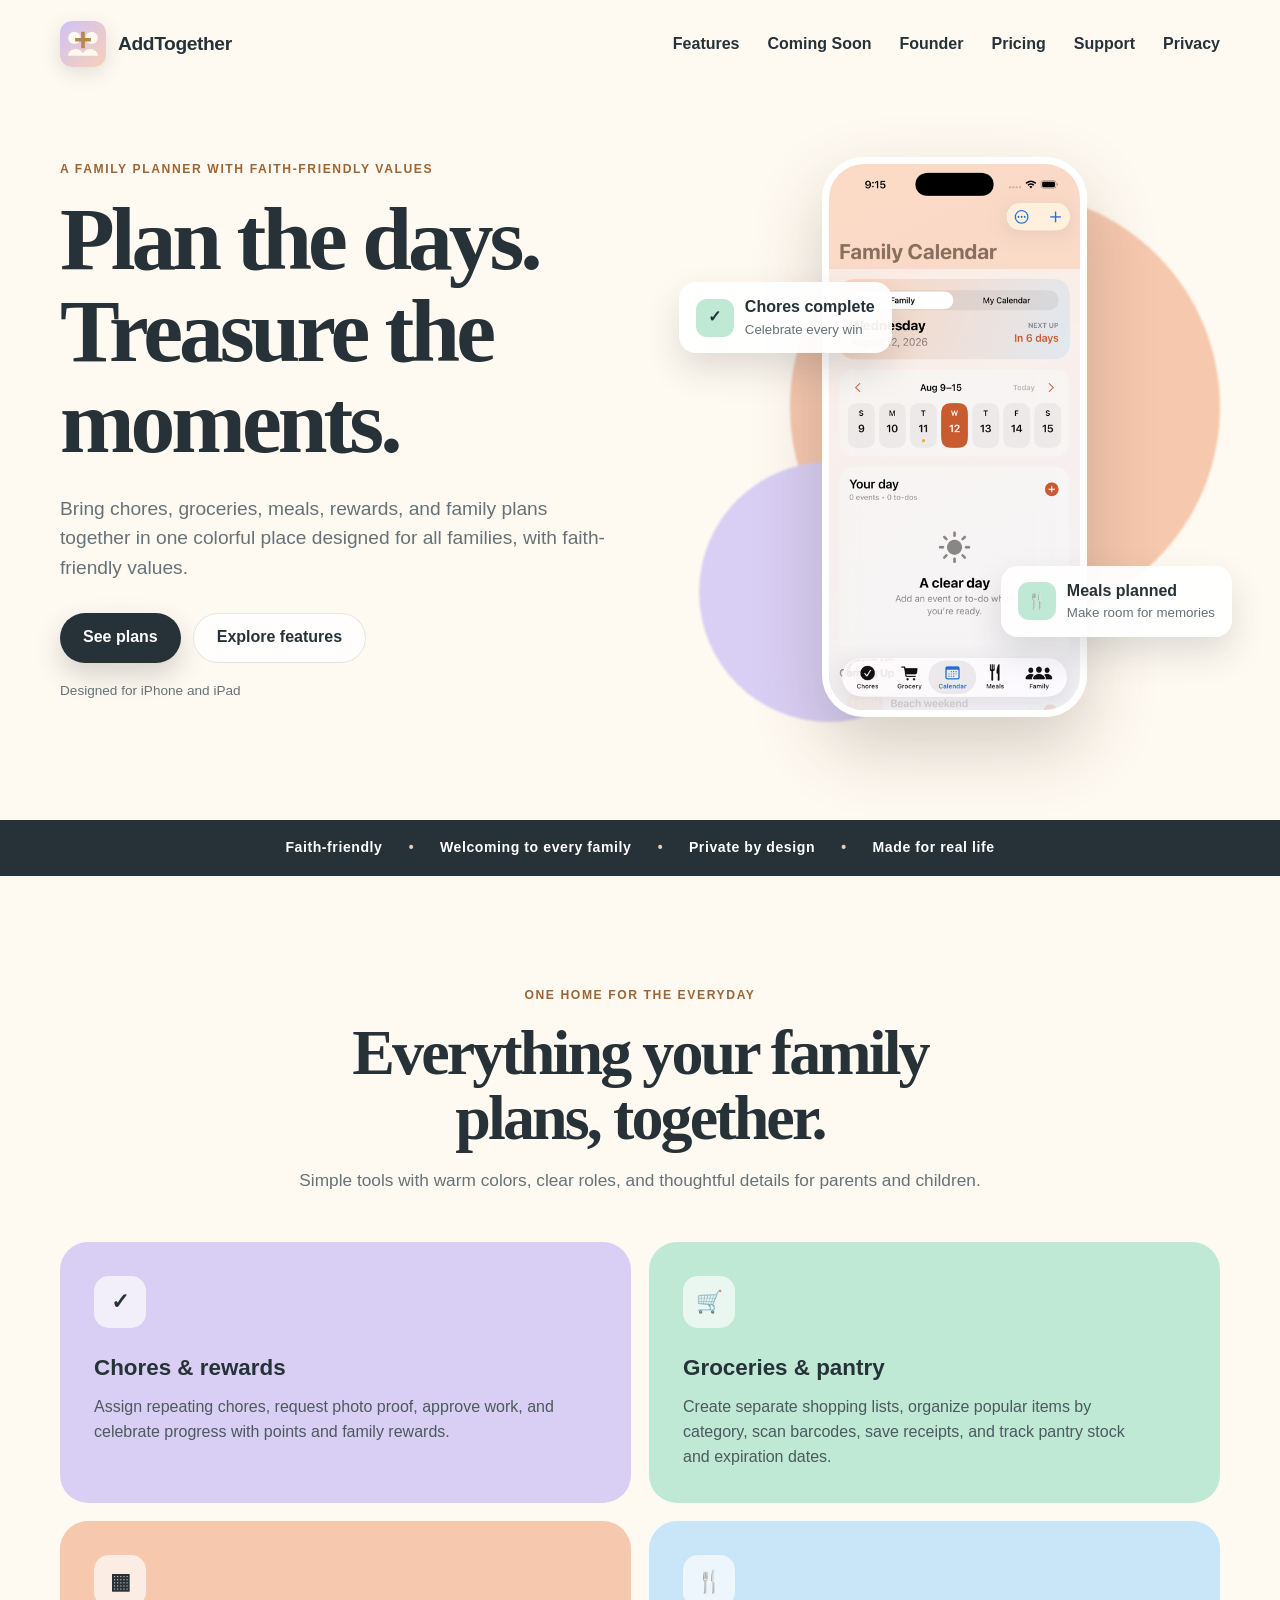
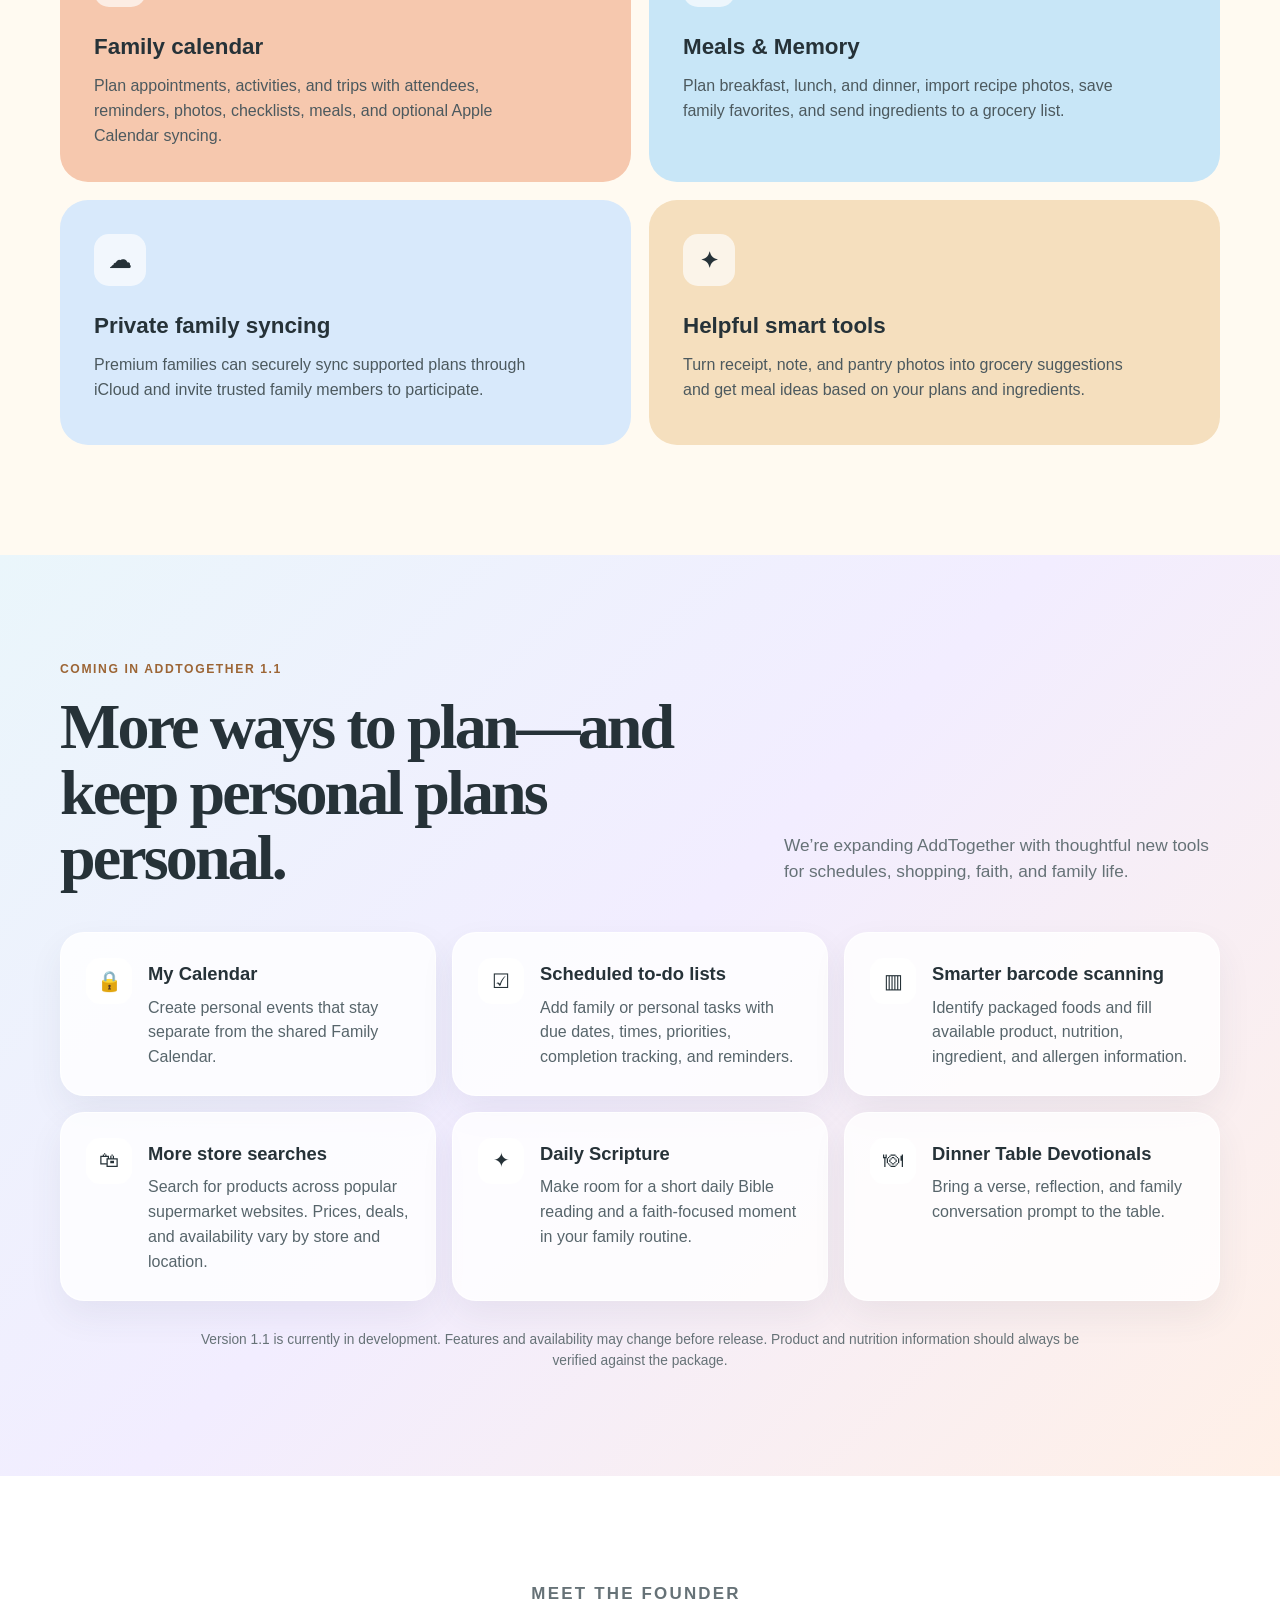
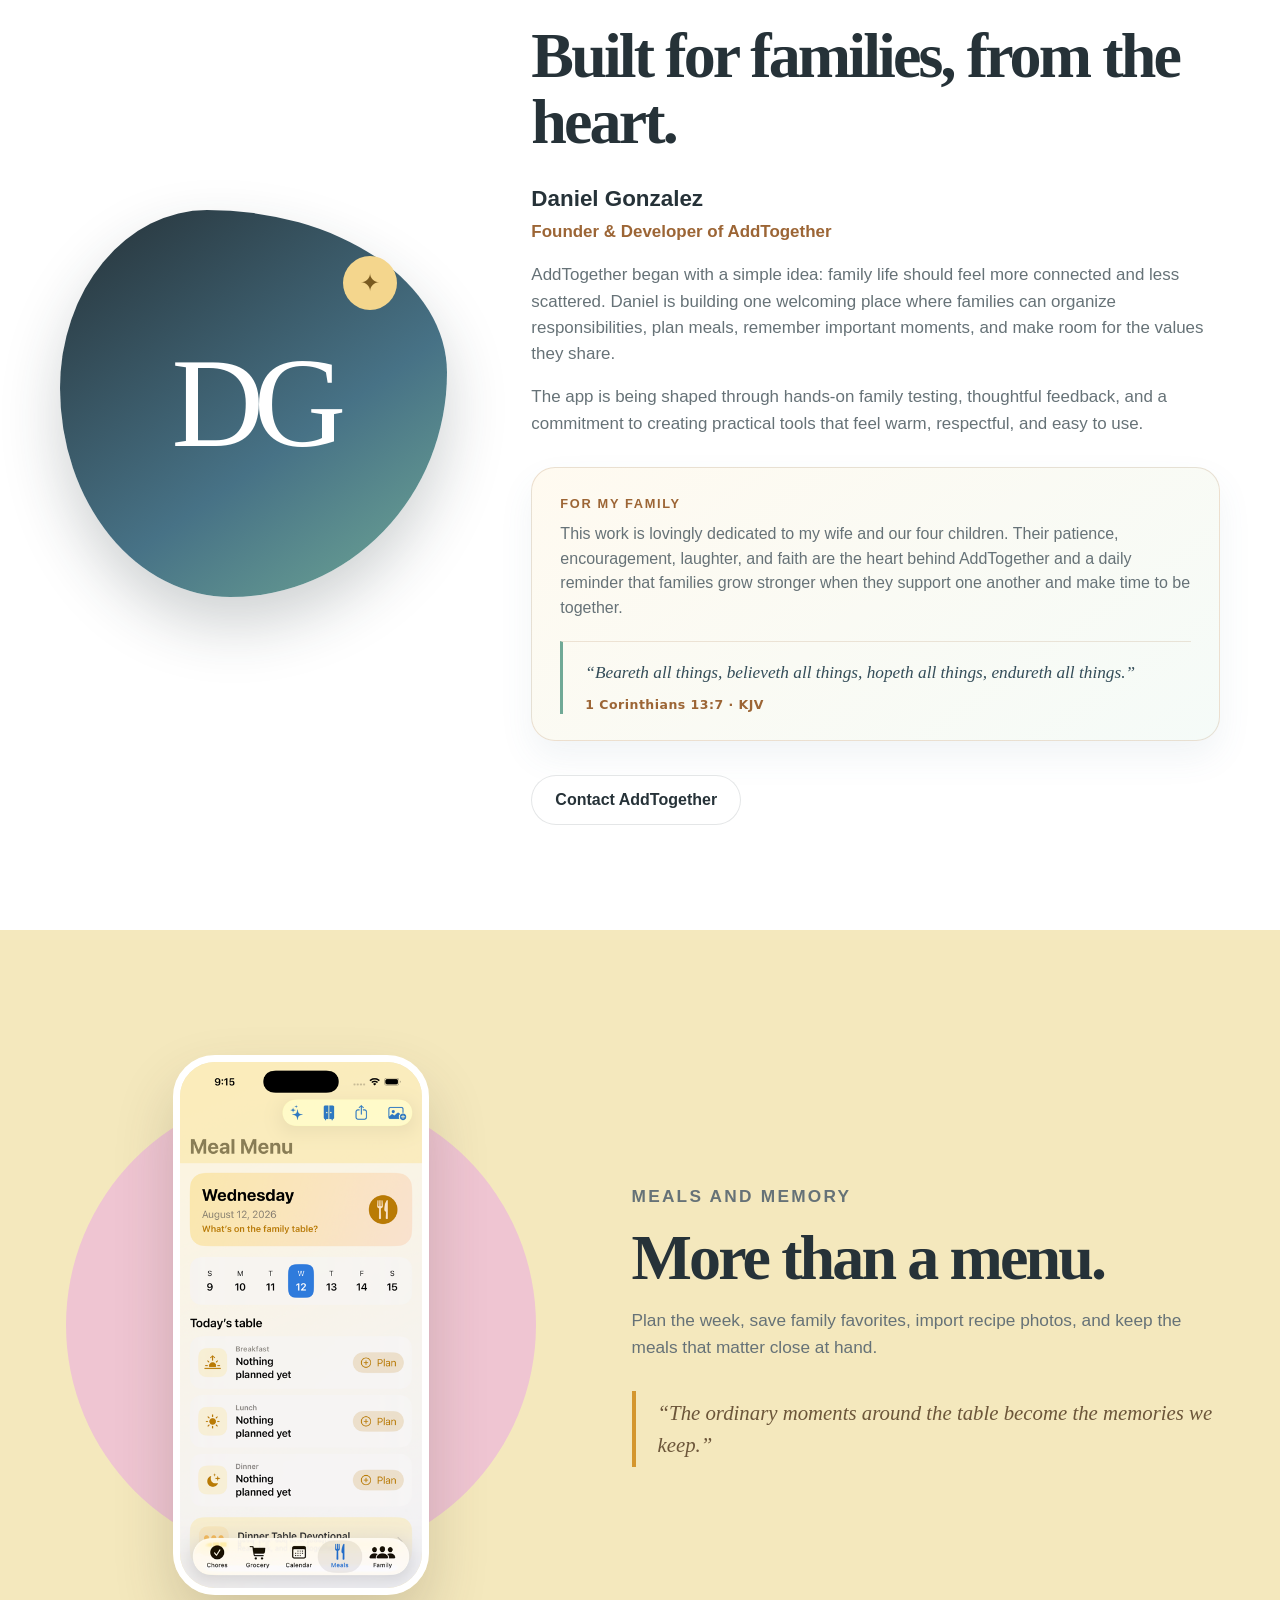
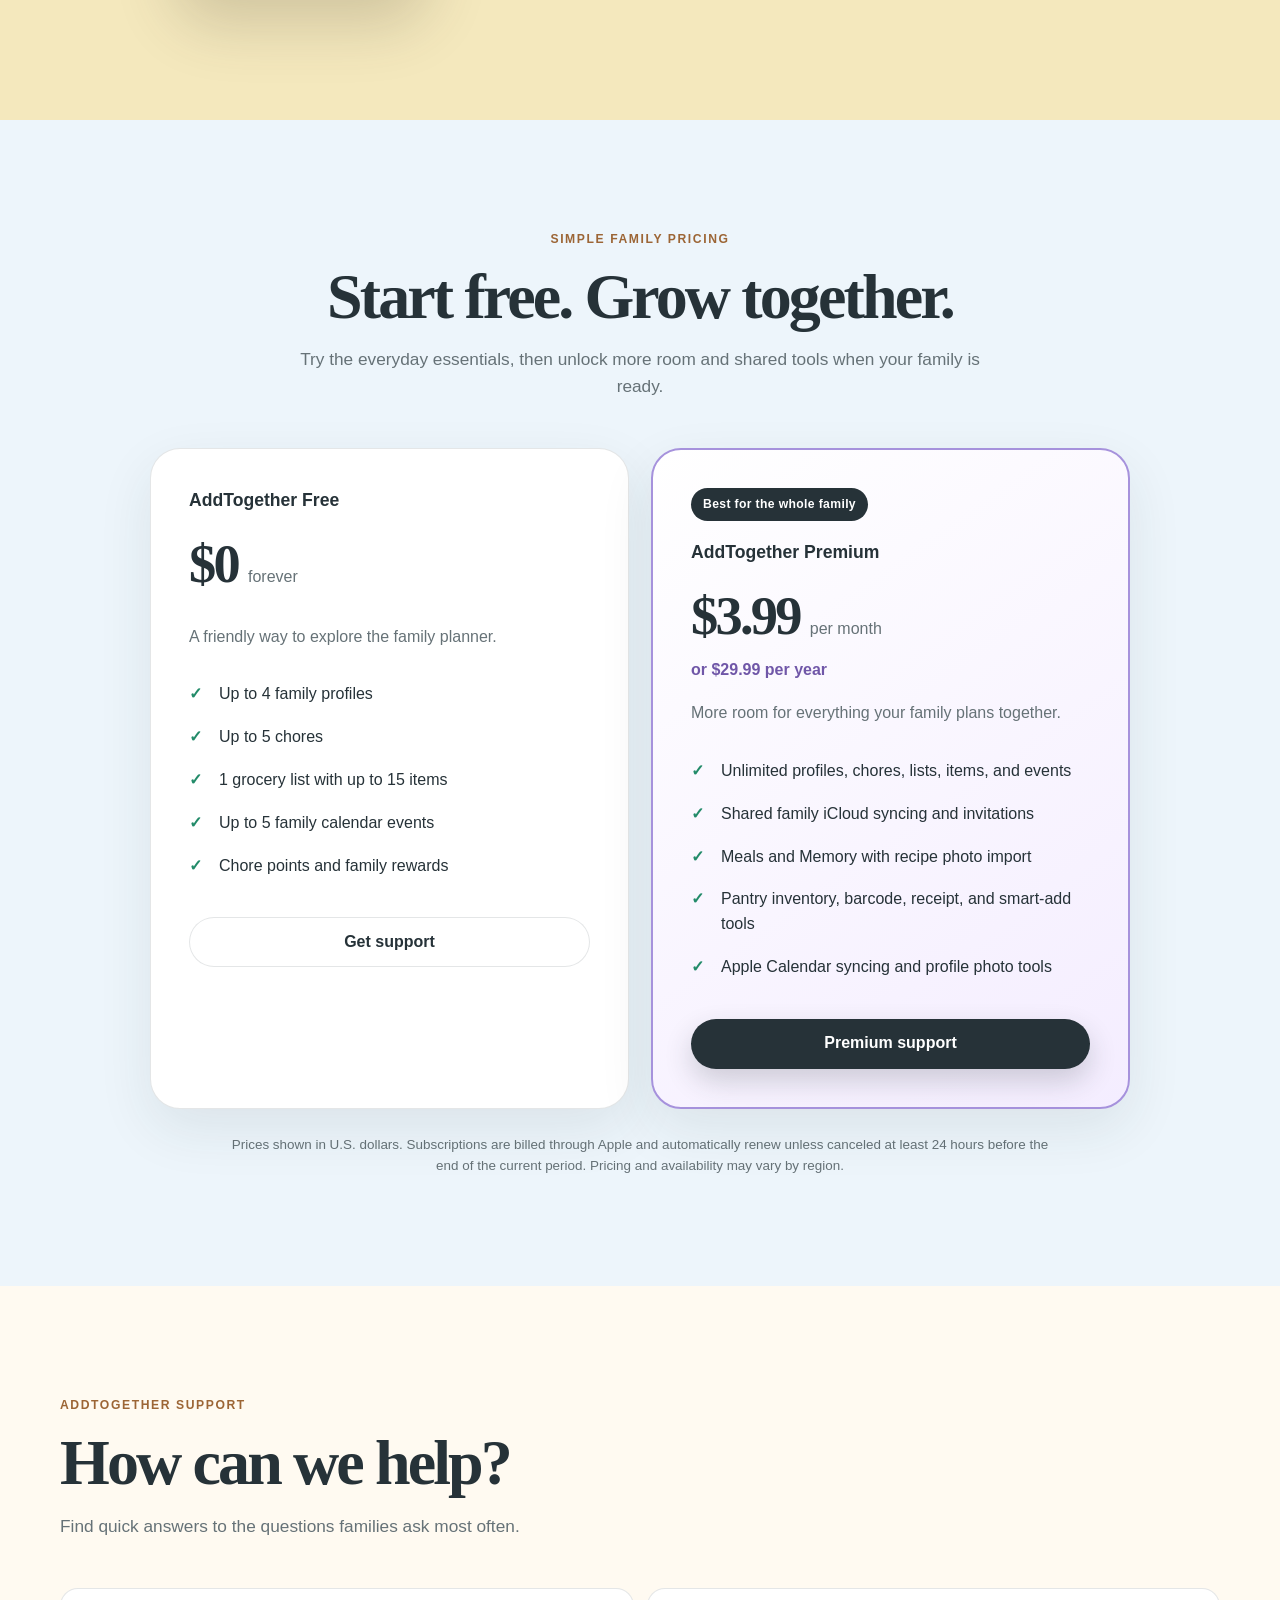
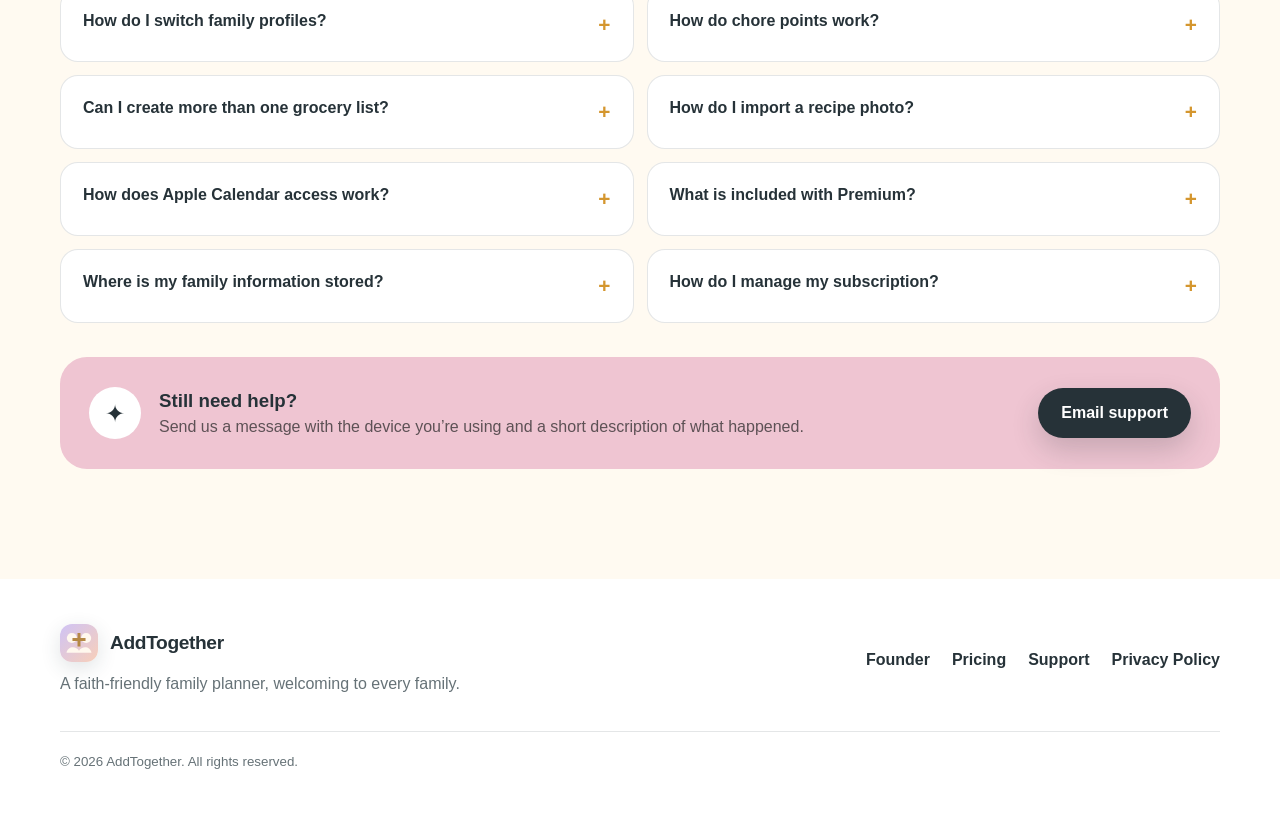
==== commit d403ab8d: "Show redesigned Calendar and Meals screens" ====
--- a/index.html
+++ b/index.html
@@ -19,7 +19,7 @@
   <nav class="nav shell"><a class="brand" href="#top"><img src="assets/app-icon.svg" alt=""><span>AddTogether</span></a><div class="navLinks"><a href="#features">Features</a><a href="#coming-soon">Coming Soon</a><a href="#founder">Founder</a><a href="#pricing">Pricing</a><a href="#support">Support</a><a href="privacy/">Privacy</a></div></nav>
   <section class="hero shell" id="top">
     <div class="heroCopy"><p class="eyebrow">A family planner with faith-friendly values</p><h1>Plan the days.<br>Treasure the moments.</h1><p class="lead">Bring chores, groceries, meals, rewards, and family plans together in one colorful place designed for all families, with faith-friendly values.</p><div class="heroActions"><a class="button primary" href="#pricing">See plans</a><a class="button secondary" href="#features">Explore features</a></div><p class="availability">Designed for iPhone and iPad</p></div>
-    <div class="phoneStage"><div class="glow glowOne"></div><div class="glow glowTwo"></div><img class="phone" src="assets/calendar-screen.svg" alt="AddTogether family calendar on iPhone"><div class="floatingCard cardChore"><span>✓</span><div><strong>Chores complete</strong><small>Celebrate every win</small></div></div><div class="floatingCard cardMeal"><span>🍴</span><div><strong>Meals planned</strong><small>Make room for memories</small></div></div></div>
+    <div class="phoneStage"><div class="glow glowOne"></div><div class="glow glowTwo"></div><img class="phone" src="assets/calendar-screen-new.png" alt="AddTogether family and personal calendar on iPhone"><div class="floatingCard cardChore"><span>✓</span><div><strong>Chores complete</strong><small>Celebrate every win</small></div></div><div class="floatingCard cardMeal"><span>🍴</span><div><strong>Meals planned</strong><small>Make room for memories</small></div></div></div>
   </section>
   <section class="values"><div class="shell valuesInner"><span>Faith-friendly</span><i>•</i><span>Welcoming to every family</span><i>•</i><span>Private by design</span><i>•</i><span>Made for real life</span></div></section>
   <section class="section shell" id="features"><div class="sectionHeading"><p class="eyebrow">One home for the everyday</p><h2>Everything your family plans, together.</h2><p>Simple tools with warm colors, clear roles, and thoughtful details for parents and children.</p></div><div class="featureGrid">
@@ -39,7 +39,7 @@
     <article class="comingCard"><span>🍽</span><div><h3>Dinner Table Devotionals</h3><p>Bring a verse, reflection, and family conversation prompt to the table.</p></div></article>
   </div><p class="comingNote">Version 1.1 is currently in development. Features and availability may change before release. Product and nutrition information should always be verified against the package.</p></div></section>
   <section class="founderSection" id="founder"><div class="shell founderGrid"><div class="founderPortrait" aria-hidden="true"><span>DG</span><i>✦</i></div><div class="founderCopy"><p class="eyebrow">Meet the founder</p><h2>Built for families, from the heart.</h2><h3>Daniel Gonzalez</h3><p class="founderRole">Founder &amp; Developer of AddTogether</p><p>AddTogether began with a simple idea: family life should feel more connected and less scattered. Daniel is building one welcoming place where families can organize responsibilities, plan meals, remember important moments, and make room for the values they share.</p><p>The app is being shaped through hands-on family testing, thoughtful feedback, and a commitment to creating practical tools that feel warm, respectful, and easy to use.</p><div class="familyDedication"><p class="dedicationLabel">For my family</p><p>This work is lovingly dedicated to my wife and our four children. Their patience, encouragement, laughter, and faith are the heart behind AddTogether and a daily reminder that families grow stronger when they support one another and make time to be together.</p><blockquote>“Beareth all things, believeth all things, hopeth all things, endureth all things.”<cite>1 Corinthians 13:7 · KJV</cite></blockquote></div><a class="button secondary" href="mailto:support.addtogether@gmail.com?subject=Hello%20AddTogether">Contact AddTogether</a></div></div></section>
-  <section class="memorySection"><div class="shell memoryGrid"><div class="memoryImage"><img src="assets/meals-screen.svg" alt="AddTogether meal planning screen"></div><div class="memoryCopy"><p class="eyebrow">Meals and Memory</p><h2>More than a menu.</h2><p>Plan the week, save family favorites, import recipe photos, and keep the meals that matter close at hand.</p><blockquote>“The ordinary moments around the table become the memories we keep.”</blockquote></div></div></section>
+  <section class="memorySection"><div class="shell memoryGrid"><div class="memoryImage"><img src="assets/meals-screen-new.png" alt="AddTogether redesigned daily meal planning screen"></div><div class="memoryCopy"><p class="eyebrow">Meals and Memory</p><h2>More than a menu.</h2><p>Plan the week, save family favorites, import recipe photos, and keep the meals that matter close at hand.</p><blockquote>“The ordinary moments around the table become the memories we keep.”</blockquote></div></div></section>
   <section class="pricingSection" id="pricing"><div class="shell"><div class="sectionHeading"><p class="eyebrow">Simple family pricing</p><h2>Start free. Grow together.</h2><p>Try the everyday essentials, then unlock more room and shared tools when your family is ready.</p></div><div class="pricingGrid">
     <article class="priceCard freePlan"><p class="planName">AddTogether Free</p><div class="price"><strong>$0</strong><span>forever</span></div><p class="planIntro">A friendly way to explore the family planner.</p><ul><li>Up to 4 family profiles</li><li>Up to 5 chores</li><li>1 grocery list with up to 15 items</li><li>Up to 5 family calendar events</li><li>Chore points and family rewards</li></ul><a class="button secondary" href="#support">Get support</a></article>
     <article class="priceCard premiumPlan"><span class="popularBadge">Best for the whole family</span><p class="planName">AddTogether Premium</p><div class="price"><strong>$3.99</strong><span>per month</span></div><p class="yearlyPrice">or $29.99 per year</p><p class="planIntro">More room for everything your family plans together.</p><ul><li>Unlimited profiles, chores, lists, items, and events</li><li>Shared family iCloud syncing and invitations</li><li>Meals and Memory with recipe photo import</li><li>Pantry inventory, barcode, receipt, and smart-add tools</li><li>Apple Calendar syncing and profile photo tools</li></ul><a class="button primary" href="#support">Premium support</a></article>
--- a/founder.css
+++ b/founder.css
@@ -52,6 +52,53 @@
 .founderCopy > p { color: var(--muted); font-size: 1.06rem; }
 .founderCopy .button { margin-top: 12px; }
 
+.familyDedication {
+  margin: 30px 0 22px;
+  padding: 26px 28px;
+  border: 1px solid rgba(156, 101, 53, .18);
+  border-radius: 24px;
+  background: linear-gradient(145deg, #fffaf0, #f5fbf8);
+  box-shadow: 0 16px 34px rgba(71, 114, 134, .08);
+}
+
+.familyDedication .dedicationLabel {
+  margin: 0 0 8px;
+  color: #9c6535;
+  font-size: .8rem;
+  font-weight: 850;
+  letter-spacing: .13em;
+  text-transform: uppercase;
+}
+
+.familyDedication > p:not(.dedicationLabel) {
+  margin: 0;
+  color: var(--muted);
+  font-size: 1rem;
+}
+
+.familyDedication blockquote {
+  margin: 20px 0 0;
+  padding: 18px 0 0 22px;
+  border-top: 1px solid rgba(156, 101, 53, .16);
+  border-left: 3px solid #70a996;
+  color: #344d59;
+  font-family: Georgia, "Times New Roman", serif;
+  font-size: 1.08rem;
+  font-style: italic;
+  line-height: 1.55;
+}
+
+.familyDedication cite {
+  display: block;
+  margin-top: 8px;
+  color: #9c6535;
+  font-family: system-ui, -apple-system, BlinkMacSystemFont, "Segoe UI", sans-serif;
+  font-size: .78rem;
+  font-style: normal;
+  font-weight: 750;
+  letter-spacing: .04em;
+}
+
 @media (max-width: 820px) {
   .founderGrid { grid-template-columns: 1fr; gap: 45px; text-align: center; }
   .founderPortrait { max-width: 300px; }
@@ -61,4 +108,5 @@
 @media (max-width: 520px) {
   .founderSection { padding: 76px 0; }
   .founderPortrait { max-width: 235px; }
+  .familyDedication { padding: 22px 20px; text-align: left; }
 }
